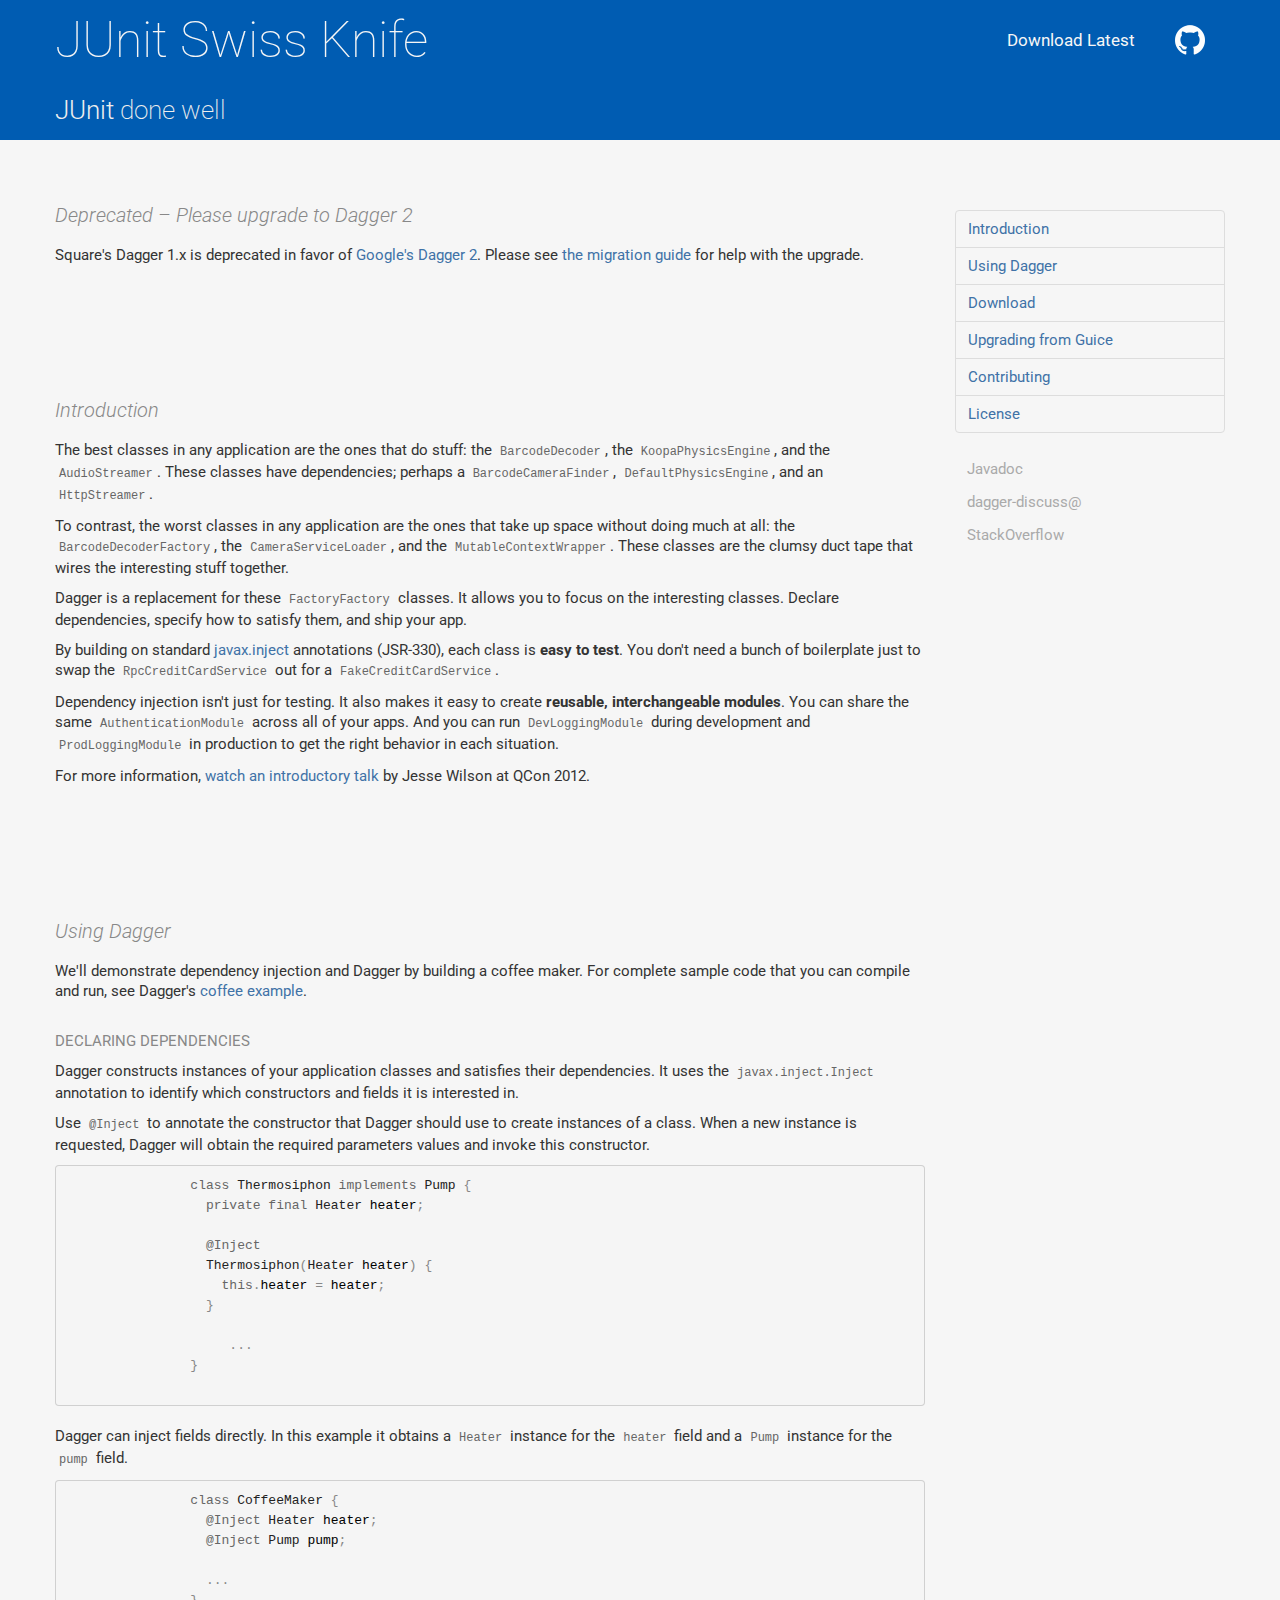
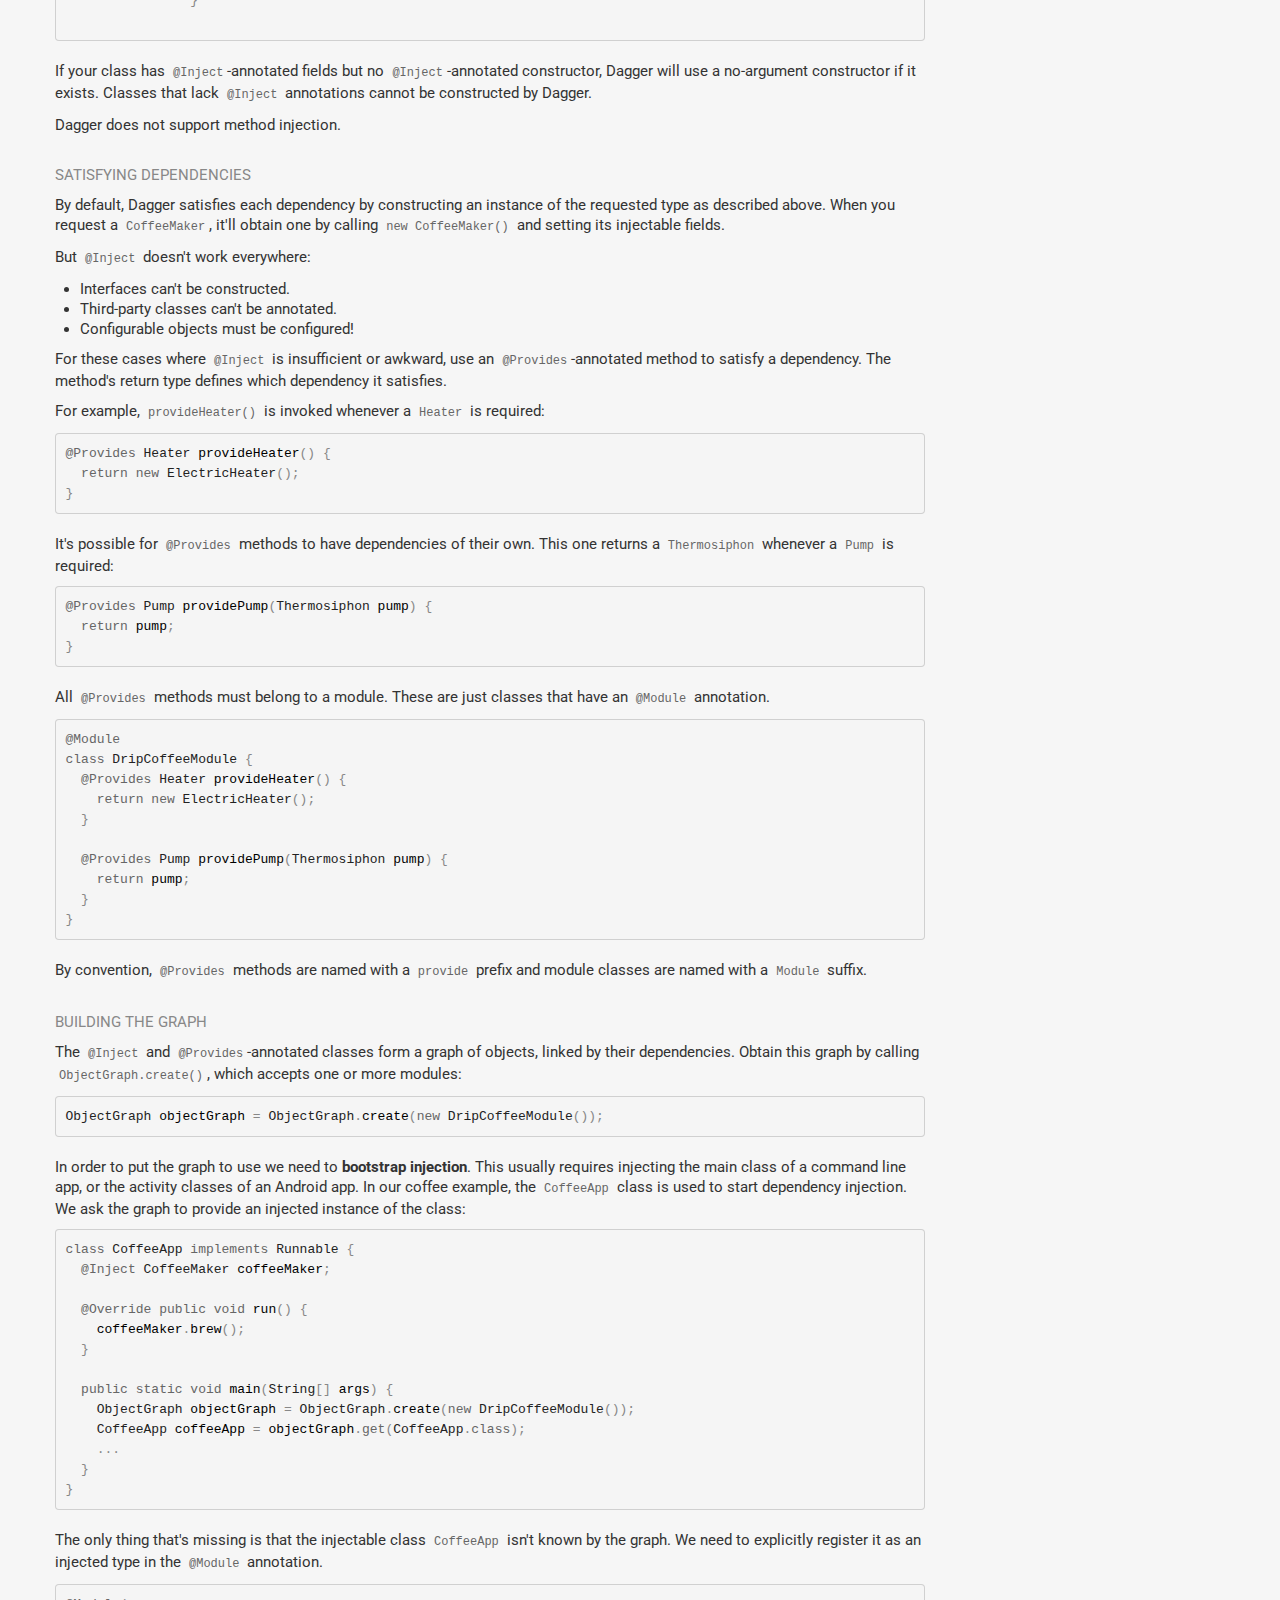
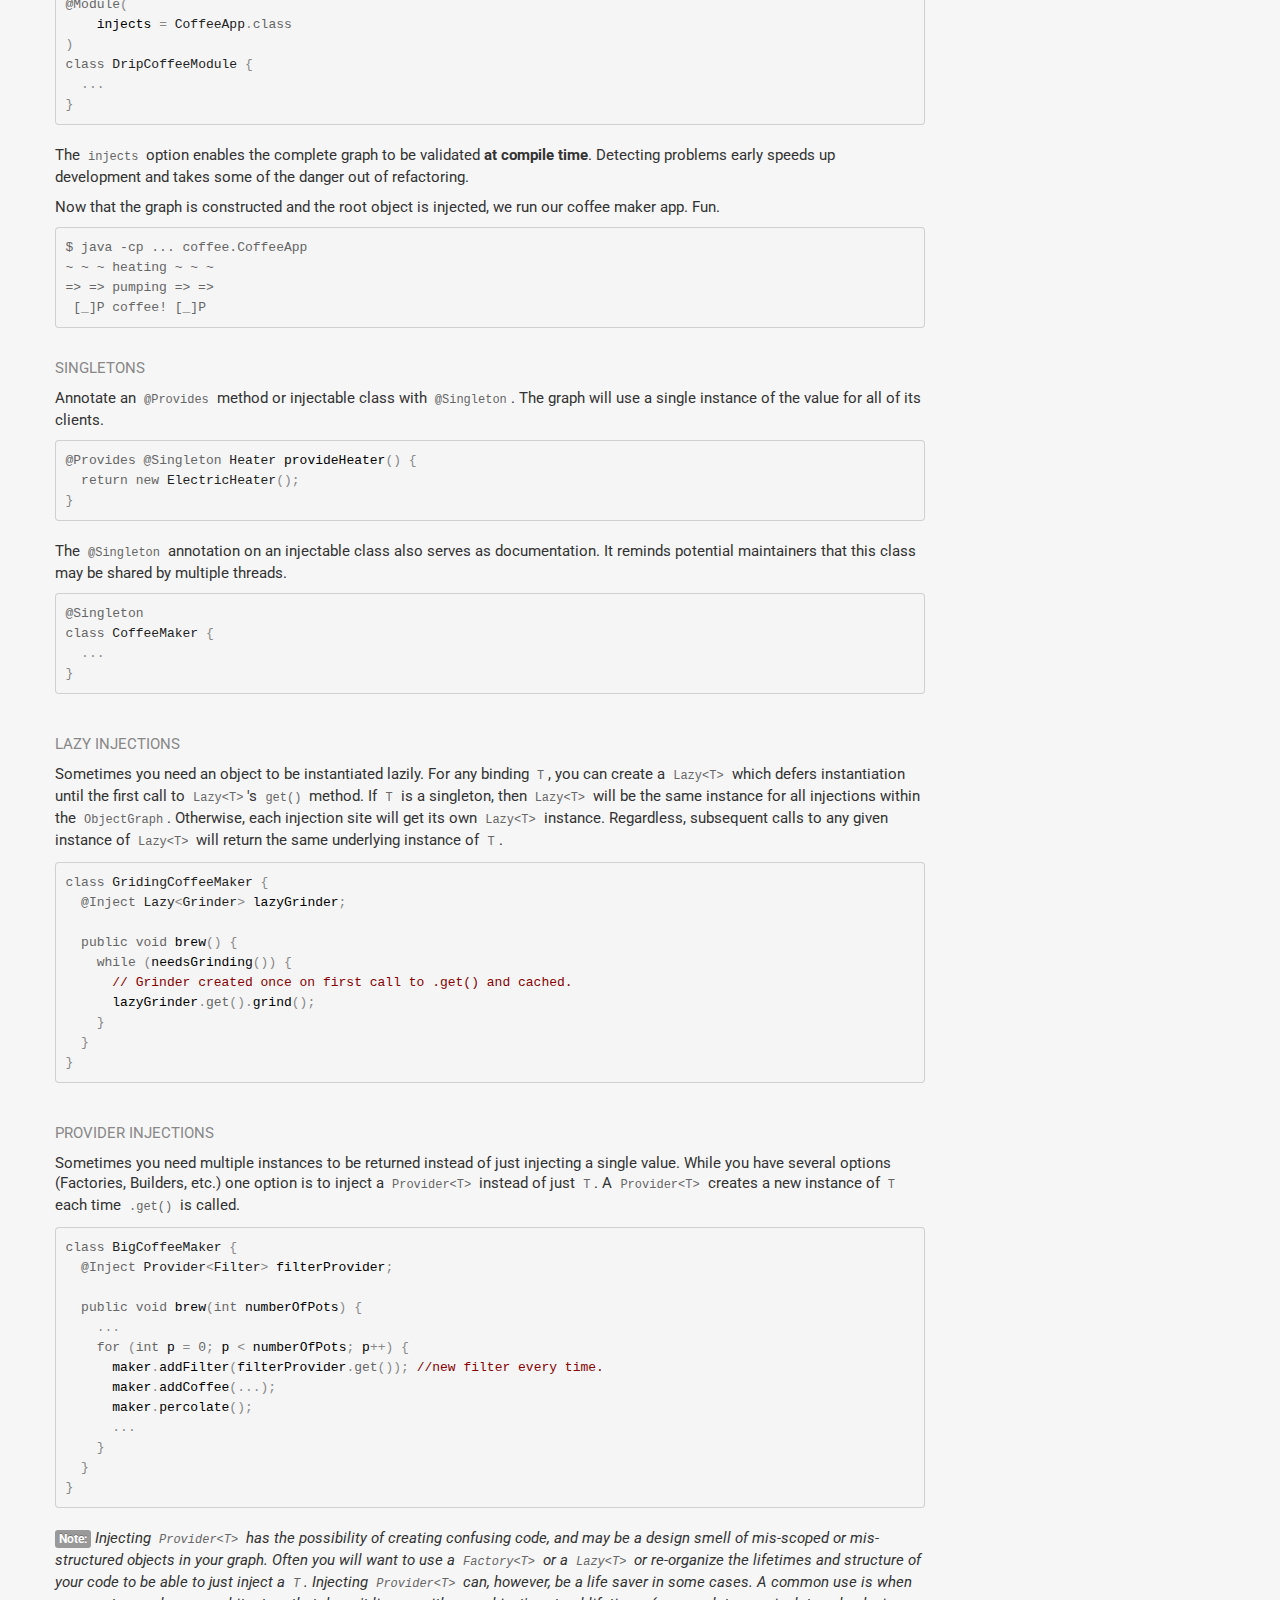
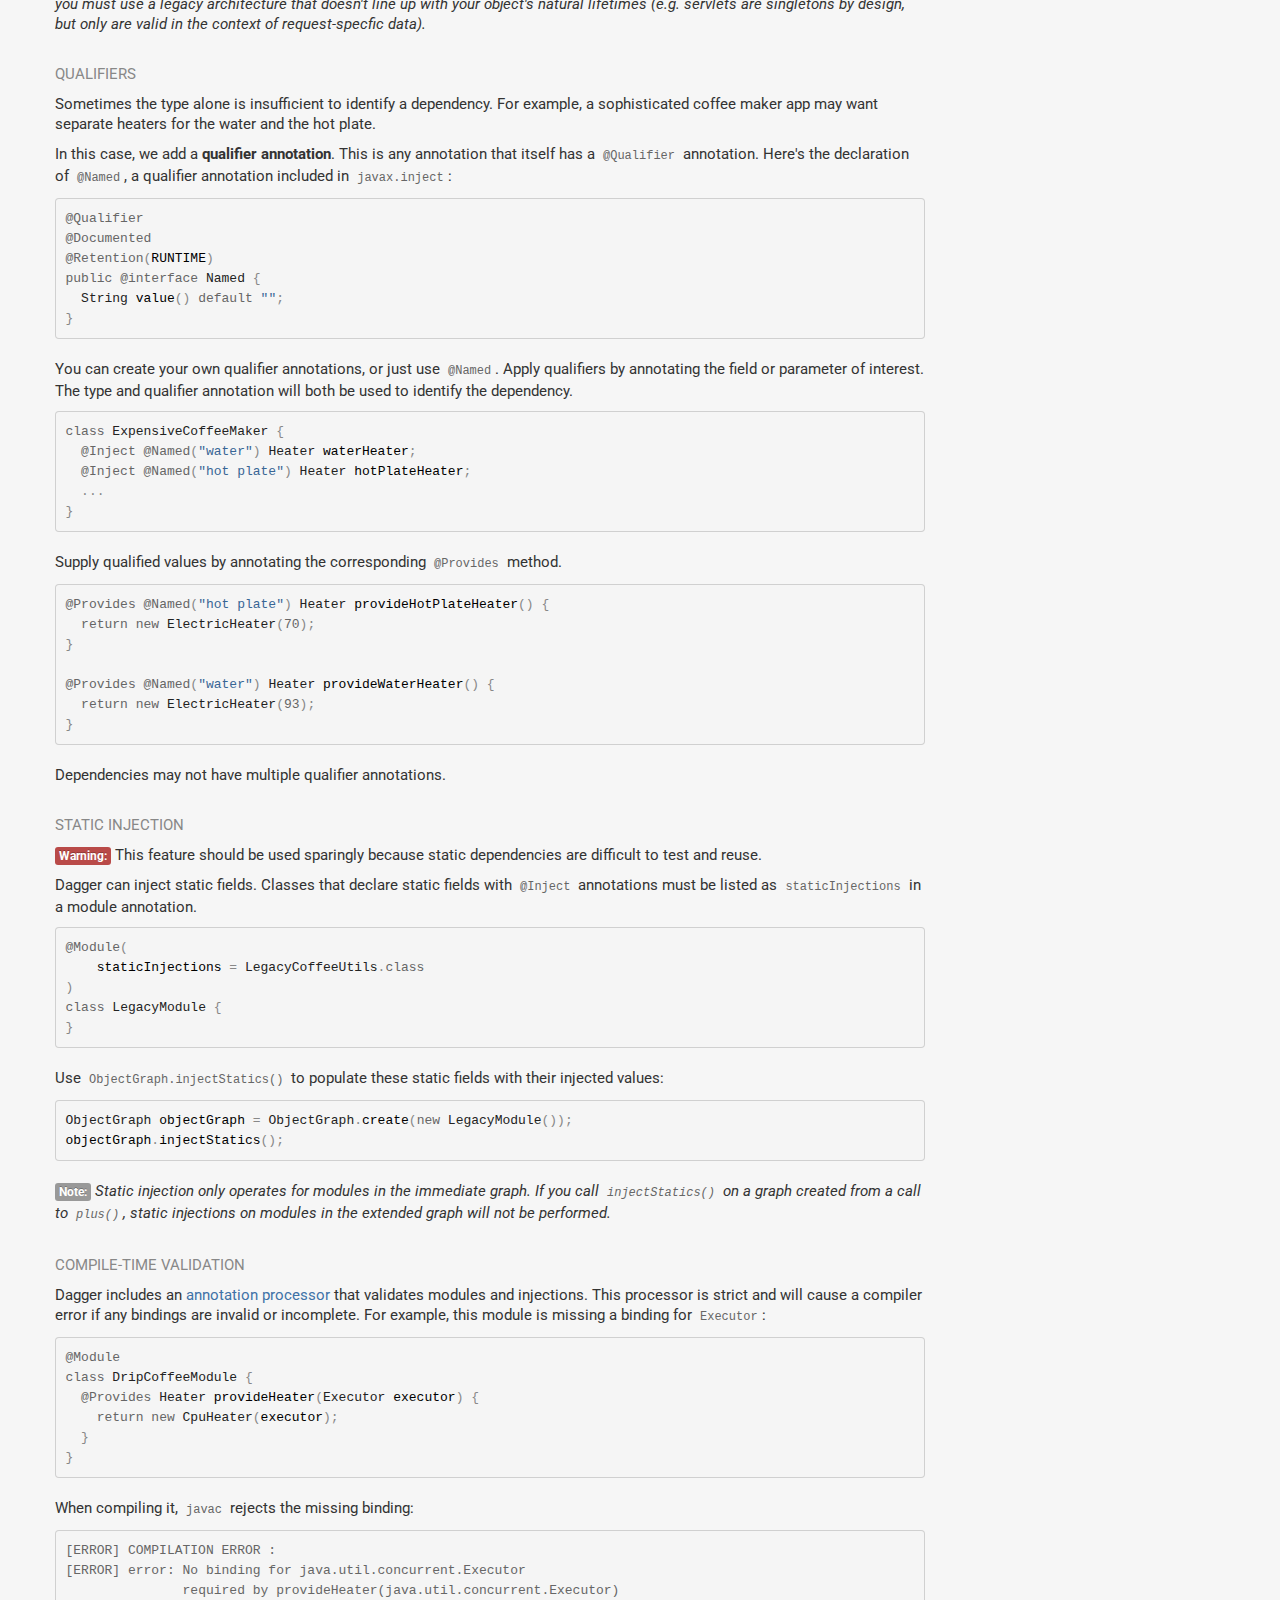
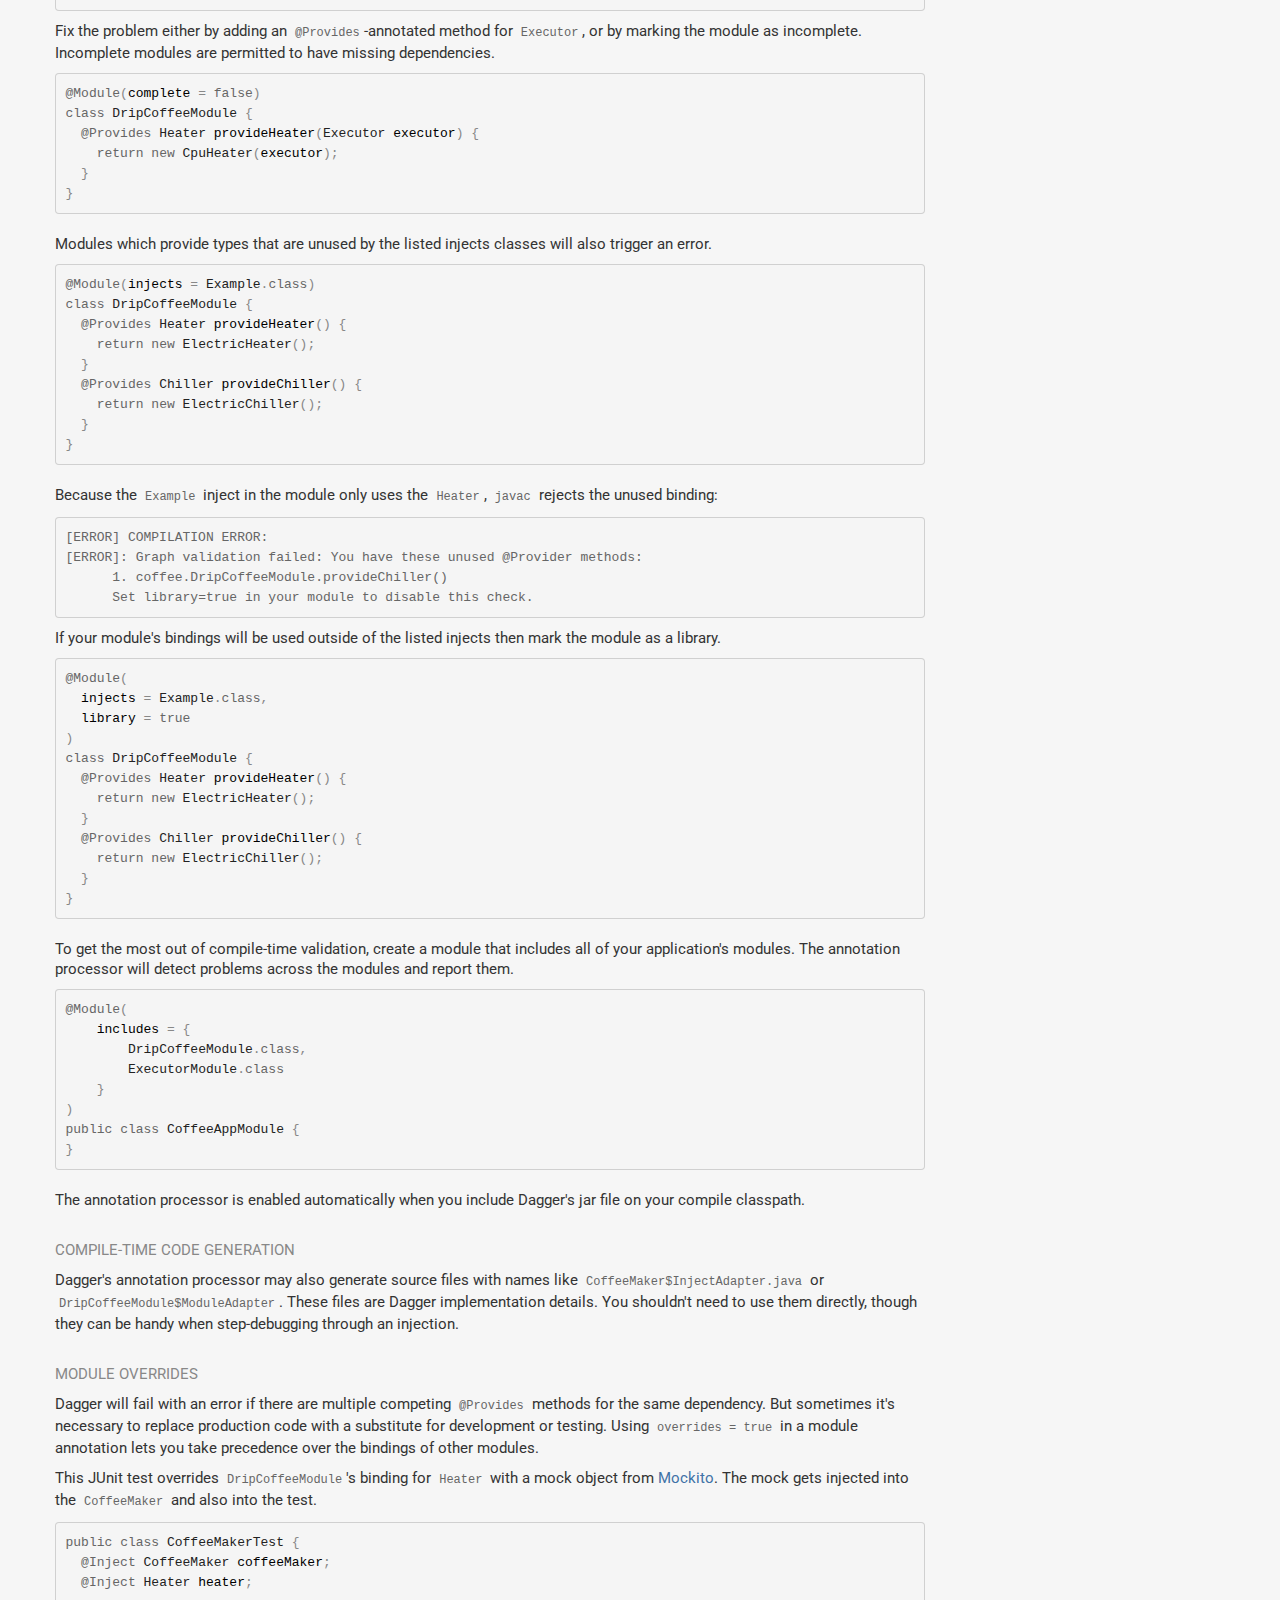
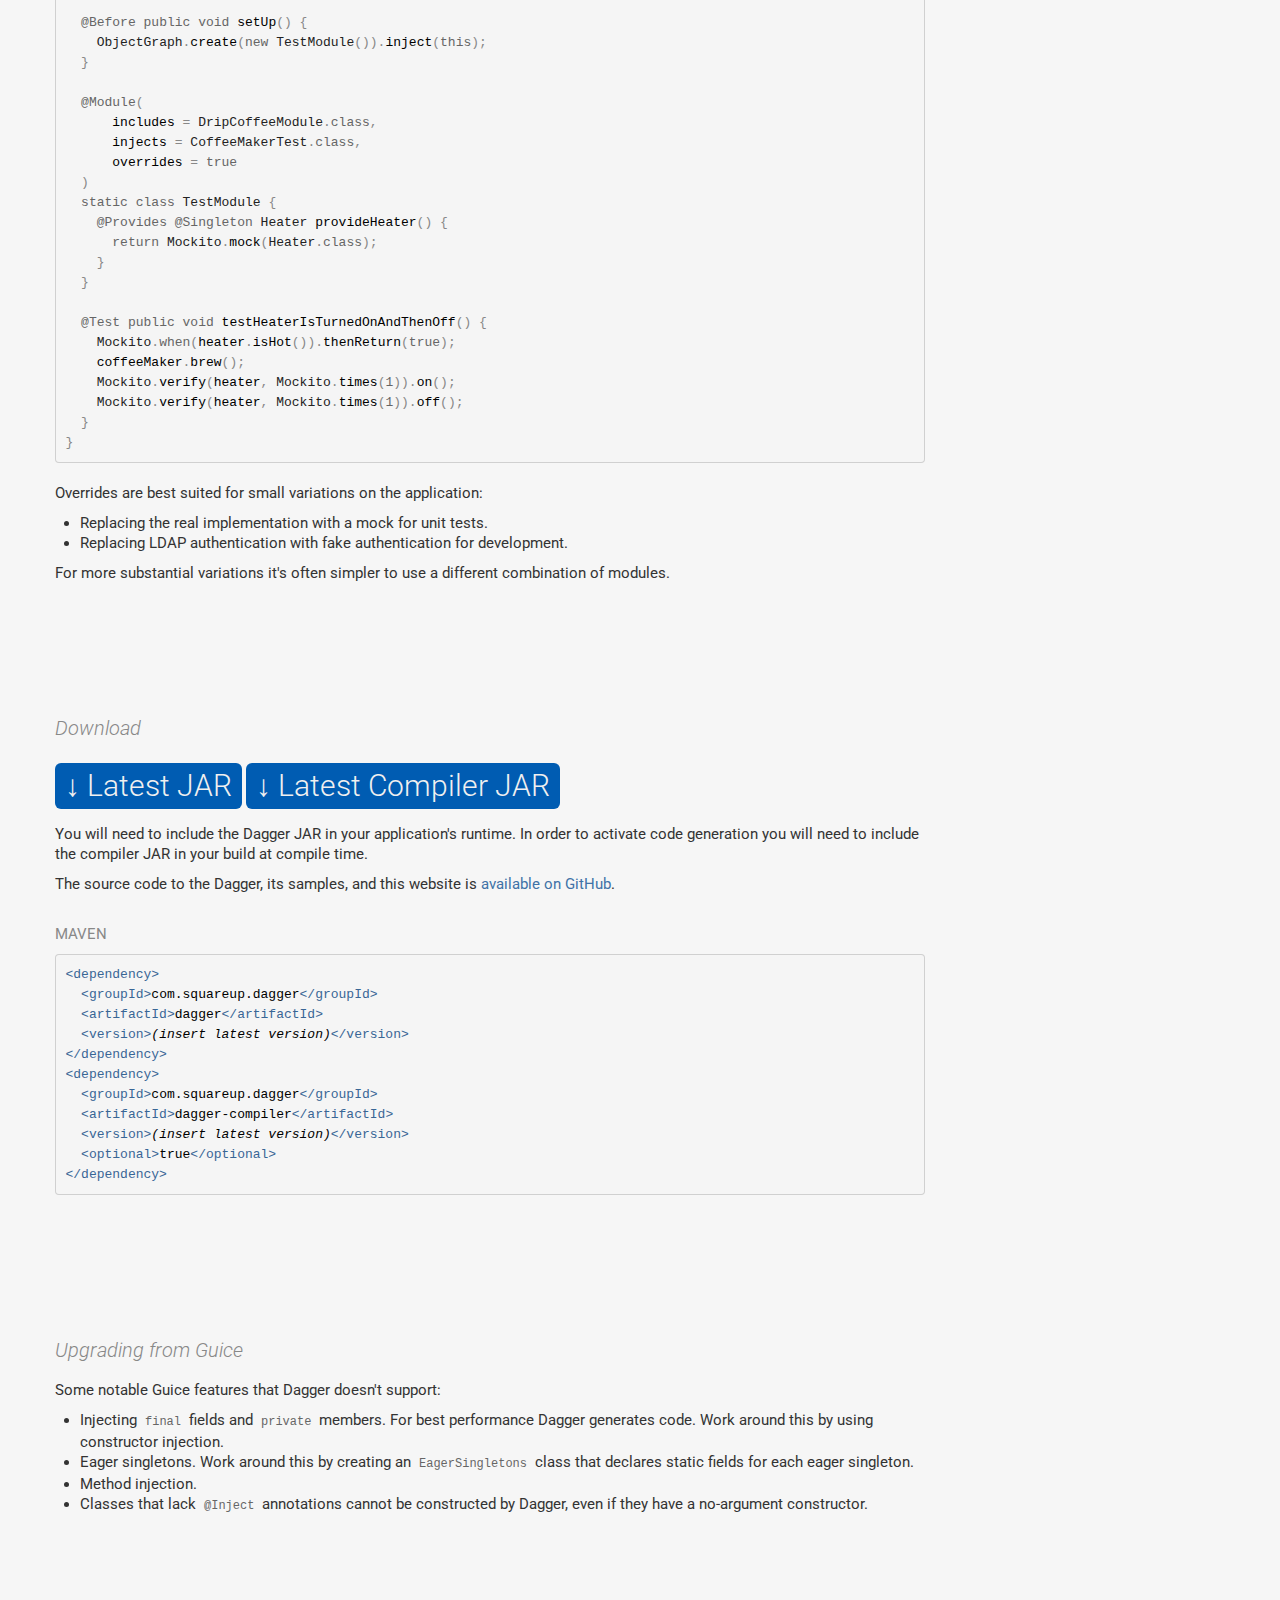
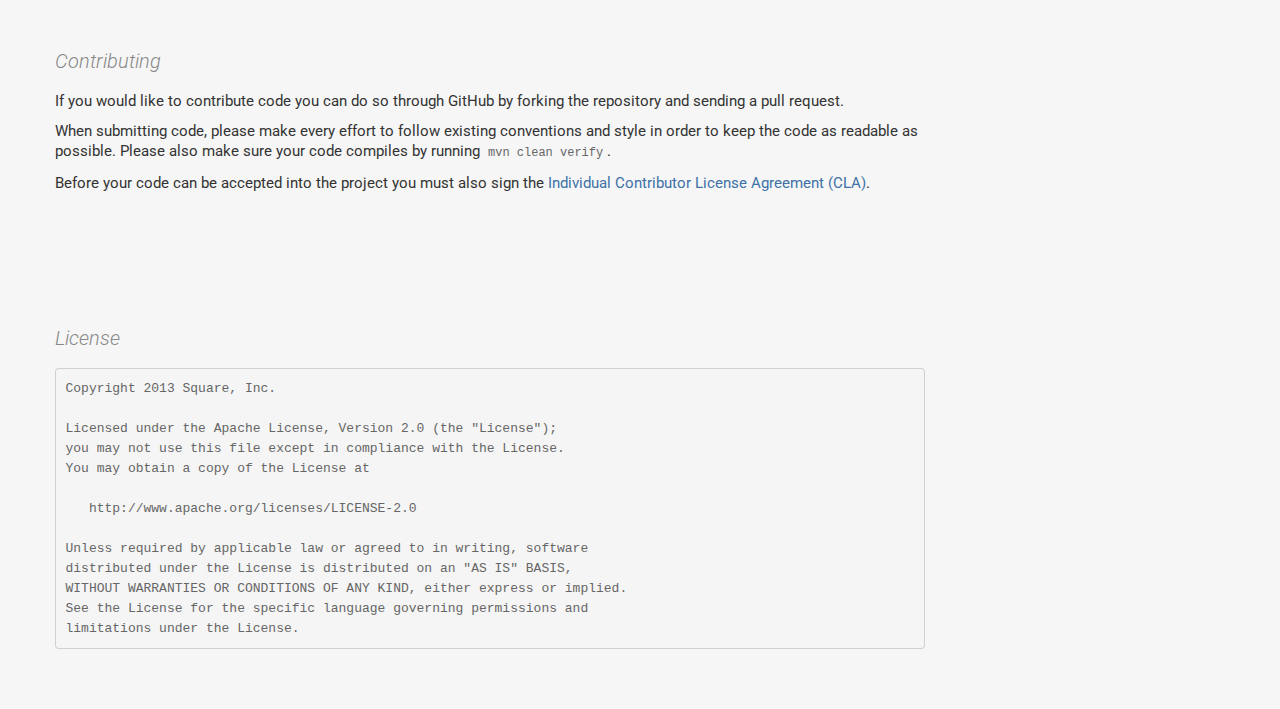
==== docs/index.html @ 9b01cd65 "Add docs directory" ====
<!DOCTYPE html>
<html lang="en">
  <head>
    <meta charset="utf-8">
    <title>JUnit Swiss Knife</title>
    <meta name="viewport" content="width=device-width, initial-scale=1.0">
    <meta name="description" content="JUnit micro-framework">
    <link href="static/bootstrap-combined.min.css" rel="stylesheet">
    <link href="static/app.css" rel="stylesheet">
    <link href="static/app-theme.css" rel="stylesheet">
    <link href="http://fonts.googleapis.com/css?family=Roboto:400,300italic,100,100italic,300" rel="stylesheet" type="text/css">
    <!--[if lt IE 9]><script src="static/html5shiv.min.js"></script><![endif]-->
  </head>
  <body data-target=".content-nav">
    <header>
      <div class="container">
        <div class="row">
          <div class="span5">
            <h1>JUnit Swiss Knife</h1>
          </div>
          <div class="span7">
            <menu>
              <ul>
                <li><a href="#download" class="menu download">Download <span class="version-tag">Latest</span></a></li>
                <li><a href="https://github.com/manusant/junit-swiss-knife" target="_blank" data-title="View GitHub Project" class="menu github"><img src="static/icon-github.png" alt="GitHub"/></a></li>
              </ul>
            </menu>
          </div>
      </div>
    </header>
    <section id="subtitle">
      <div class="container">
        <div class="row">
          <div class="span12">
            <h2><strong>JUnit</strong> done well</h2>
          </div>
        </div>
      </div>
    </section>
    <section id="body">
      <div class="container">
        <div class="row">
          <div class="span9">
            <h3 id="dagger2">Deprecated – Please upgrade to Dagger 2</h3>
            <p>Square's Dagger 1.x is deprecated in favor of <a href="https://github.com/google/dagger">Google's Dagger 2</a>.
            Please see <a href="https://google.github.io/dagger/dagger-1-migration.html">the migration guide</a> for help with the upgrade.

            <h3 id="introduction">Introduction</h3>

            <p>The best classes in any application are the ones that do stuff: the <code>BarcodeDecoder</code>, the <code>KoopaPhysicsEngine</code>, and the <code>AudioStreamer</code>. These classes have dependencies; perhaps a <code>BarcodeCameraFinder</code>, <code>DefaultPhysicsEngine</code>, and an <code>HttpStreamer</code>.</p>

            <p>To contrast, the worst classes in any application are the ones that take up space without doing much at all: the <code>BarcodeDecoderFactory</code>, the <code>CameraServiceLoader</code>, and the <code>MutableContextWrapper</code>. These classes are the clumsy duct tape that wires the interesting stuff together.</p>

            <p>Dagger is a replacement for these <code>FactoryFactory</code> classes. It allows you to focus on the interesting classes. Declare dependencies, specify how to satisfy them, and ship your app.</p>

            <p>By building on standard <a href="http://atinject.googlecode.com/svn/trunk/javadoc/javax/inject/package-summary.html">javax.inject</a> annotations (JSR-330), each class is <strong>easy to test</strong>. You don't need a bunch of boilerplate just to swap the <code>RpcCreditCardService</code> out for a <code>FakeCreditCardService</code>.</p>

            <p>Dependency injection isn't just for testing. It also makes it easy to create <strong>reusable, interchangeable modules</strong>. You can share the same <code>AuthenticationModule</code>  across all of your apps. And you can run <code>DevLoggingModule</code> during development and <code>ProdLoggingModule</code> in production to get the right behavior in each situation.</p>

            <p>For more information, <a href="http://www.infoq.com/presentations/Dagger">watch an introductory talk</a> by Jesse Wilson at QCon 2012.</p>

            <h3 id="using">Using Dagger</h3>
            <p>We'll demonstrate dependency injection and Dagger by building a coffee maker. For complete sample code that you can compile and run, see Dagger's <a href="https://github.com/square/dagger/tree/master/examples/simple/src/main/java/coffee">coffee example</a>.</p>

            <h4>Declaring Dependencies</h4>

            <p>Dagger constructs instances of your application classes and satisfies their dependencies. It uses the <code>javax.inject.Inject</code> annotation to identify which constructors and fields it is interested in.</p>

            <p>Use <code>@Inject</code> to annotate the constructor that Dagger should use to create instances of a class. When a new instance is requested, Dagger will obtain the required parameters values and invoke this constructor.</p>

            <pre class="prettyprint">
                class Thermosiphon implements Pump {
                  private final Heater heater;

                  @Inject
                  Thermosiphon(Heater heater) {
                    this.heater = heater;
                  }

                     ...
                }
            </pre>

            <p>Dagger can inject fields directly. In this example it obtains a <code>Heater</code> instance for the <code>heater</code> field and a <code>Pump</code> instance for the <code>pump</code> field.</p>

            <pre class="prettyprint">
                class CoffeeMaker {
                  @Inject Heater heater;
                  @Inject Pump pump;

                  ...
                }
            </pre>

            <p>If your class has <code>@Inject</code>-annotated fields but no <code>@Inject</code>-annotated constructor, Dagger will use a no-argument constructor if it exists. Classes that lack <code>@Inject</code> annotations cannot be constructed by Dagger.</p>

            <p>Dagger does not support method injection.</p>

            <h4>Satisfying Dependencies</h4>

            <p>By default, Dagger satisfies each dependency by constructing an instance of the requested type as described above. When you request a <code>CoffeeMaker</code>, it'll obtain one by calling <code>new CoffeeMaker()</code> and setting its injectable fields.</p>

            <p>But <code>@Inject</code> doesn't work everywhere:</p>

            <ul>
                <li>Interfaces can't be constructed.</li>
                <li>Third-party classes can't be annotated.</li>
                <li>Configurable objects must be configured!</li>
            </ul>

            <p>For these cases where <code>@Inject</code> is insufficient or awkward, use an <code>@Provides</code>-annotated method to satisfy a dependency. The method's return type defines which dependency it satisfies.</p>

            <p>For example, <code>provideHeater()</code> is invoked whenever a <code>Heater</code> is required:</p>

            <pre class="prettyprint">@Provides Heater provideHeater() {
  return new ElectricHeater();
}</pre>

            <p>It's possible for <code>@Provides</code> methods to have dependencies of their own. This one returns a <code>Thermosiphon</code> whenever a <code>Pump</code> is required:</p>

            <pre class="prettyprint">@Provides Pump providePump(Thermosiphon pump) {
  return pump;
}</pre>

            <p>All <code>@Provides</code> methods must belong to a module. These are just classes that have an <code>@Module</code> annotation.</p>

<pre class="prettyprint">@Module
class DripCoffeeModule {
  @Provides Heater provideHeater() {
    return new ElectricHeater();
  }

  @Provides Pump providePump(Thermosiphon pump) {
    return pump;
  }
}</pre>

            <p>By convention, <code>@Provides</code> methods are named with a <code>provide</code> prefix and module classes are named with a <code>Module</code> suffix.</p>

            <h4>Building the Graph</h4>

            <p>The <code>@Inject</code> and <code>@Provides</code>-annotated classes form a graph of objects, linked by their dependencies. Obtain this graph by calling <code>ObjectGraph.create()</code>, which accepts one or more modules:</p>

            <pre class="prettyprint">ObjectGraph objectGraph = ObjectGraph.create(new DripCoffeeModule());</pre>

            <p>In order to put the graph to use we need to <strong>bootstrap injection</strong>. This usually requires injecting the main class of a command line app, or the activity classes of an Android app. In our coffee example, the <code>CoffeeApp</code> class is used to start dependency injection. We ask the graph to provide an injected instance of the class:</p>

            <pre class="prettyprint">class CoffeeApp implements Runnable {
  @Inject CoffeeMaker coffeeMaker;

  @Override public void run() {
    coffeeMaker.brew();
  }

  public static void main(String[] args) {
    ObjectGraph objectGraph = ObjectGraph.create(new DripCoffeeModule());
    CoffeeApp coffeeApp = objectGraph.get(CoffeeApp.class);
    ...
  }
}</pre>

            <p>The only thing that's missing is that the injectable class <code>CoffeeApp</code> isn't known by the graph. We need to explicitly register it as an injected type in the <code>@Module</code> annotation.</p>

            <pre class="prettyprint">@Module(
    injects = CoffeeApp.class
)
class DripCoffeeModule {
  ...
}</pre>

            <p>The <code>injects</code> option enables the complete graph to be validated <strong>at compile time</strong>. Detecting problems early speeds up development and takes some of the danger out of refactoring.</p>

            <p>Now that the graph is constructed and the root object is injected, we run our coffee maker app. Fun.</p>

            <pre>$ java -cp ... coffee.CoffeeApp
~ ~ ~ heating ~ ~ ~
=&gt; =&gt; pumping =&gt; =&gt;
 [_]P coffee! [_]P</pre>

            <h4>Singletons</h4>

            <p>Annotate an <code>@Provides</code> method or injectable class with <code>@Singleton</code>. The graph will use a single instance of the value for all of its clients.</p>

            <pre class="prettyprint">@Provides @Singleton Heater provideHeater() {
  return new ElectricHeater();
}</pre>

            <p>The <code>@Singleton</code> annotation on an injectable class also serves as documentation. It reminds potential maintainers that this class may be shared by multiple threads.</p>

            <pre class="prettyprint">@Singleton
class CoffeeMaker {
  ...
}</pre>

            <h4>Lazy injections</h4>

            <p>Sometimes you need an object to be instantiated lazily.  For any binding <code>T</code>, you can create a <code>Lazy&lt;T></code> which defers instantiation until the first call to <code>Lazy&lt;T></code>'s <code>get()</code> method. If <code>T</code> is a singleton, then <code>Lazy&lt;T></code> will be the same instance for all injections within the <code>ObjectGraph</code>.  Otherwise, each injection site will get its own <code>Lazy&lt;T></code> instance.  Regardless, subsequent calls to any given instance of <code>Lazy&lt;T></code> will return the same underlying instance of <code>T</code>.</p>

            <pre class="prettyprint">class GridingCoffeeMaker {
  @Inject Lazy&lt;Grinder&gt; lazyGrinder;

  public void brew() {
    while (needsGrinding()) {
      // Grinder created once on first call to .get() and cached.
      lazyGrinder.get().grind();
    }
  }
}</pre>

            <h4>Provider injections</h4>

            <p>Sometimes you need multiple instances to be returned instead of just injecting a single value.  While you have several options (Factories, Builders, etc.)   one option is to inject a <code>Provider&lt;T></code> instead of just <code>T</code>.  A <code>Provider&lt;T></code> creates a new instance of <code>T</code> each time <code>.get()</code> is called.</p>

            <pre class="prettyprint">class BigCoffeeMaker {
  @Inject Provider&lt;Filter&gt; filterProvider;

  public void brew(int numberOfPots) {
    ...
    for (int p = 0; p &lt; numberOfPots; p++) {
      maker.addFilter(filterProvider.get()); //new filter every time.
      maker.addCoffee(...);
      maker.percolate();
      ...
    }
  }
}</pre>

            <p><span class="label">Note:</span><em> Injecting <code>Provider&lt;T></code> has the possibility of creating confusing code, and may be a design smell of mis-scoped or mis-structured objects in your graph.  Often you will want to use a <code>Factory&lt;T></code> or a <code>Lazy&lt;T></code> or re-organize the lifetimes and structure of your code to be able to just inject a <code>T</code>.  Injecting <code>Provider&lt;T></code> can, however, be a life saver in some cases.  A common use is when you must use a legacy architecture that doesn't line up with your object's natural lifetimes (e.g. servlets are singletons by design, but only are valid in the context of request-specfic data).</em></p>

            <h4>Qualifiers</h4>

            <p>Sometimes the type alone is insufficient to identify a dependency. For example, a sophisticated coffee maker app may want separate heaters for the water and the hot plate.</p>

            <p>In this case, we add a <strong>qualifier annotation</strong>. This is any annotation that itself has a <code>@Qualifier</code> annotation. Here's the declaration of <code>@Named</code>, a qualifier annotation included in <code>javax.inject</code>:</p>

            <pre class="prettyprint">@Qualifier
@Documented
@Retention(RUNTIME)
public @interface Named {
  String value() default "";
}</pre>

            <p>You can create your own qualifier annotations, or just use <code>@Named</code>. Apply qualifiers by annotating the field or parameter of interest. The type and qualifier annotation will both be used to identify the dependency.</p>

            <pre class="prettyprint">class ExpensiveCoffeeMaker {
  @Inject @Named("water") Heater waterHeater;
  @Inject @Named("hot plate") Heater hotPlateHeater;
  ...
}</pre>

            <p>Supply qualified values by annotating the corresponding <code>@Provides</code> method.</p>

            <pre class="prettyprint">@Provides @Named("hot plate") Heater provideHotPlateHeater() {
  return new ElectricHeater(70);
}

@Provides @Named("water") Heater provideWaterHeater() {
  return new ElectricHeater(93);
}</pre>

            <p>Dependencies may not have multiple qualifier annotations.</p>

            <h4>Static Injection</h4>

            <p><span class="label label-important">Warning:</span> This feature should be used sparingly because static dependencies are difficult to test and reuse.</p>

            <p>Dagger can inject static fields. Classes that declare static fields with <code>@Inject</code> annotations must be listed as <code>staticInjections</code> in a module annotation.</p>

            <pre class="prettyprint">@Module(
    staticInjections = LegacyCoffeeUtils.class
)
class LegacyModule {
}</pre>

            <p>Use <code>ObjectGraph.injectStatics()</code> to populate these static fields with their injected values:</p>

            <pre class="prettyprint">ObjectGraph objectGraph = ObjectGraph.create(new LegacyModule());
objectGraph.injectStatics();</pre>

            <p><span class="label">Note:</span> <em>Static injection only operates for modules in the immediate graph. If you call <code>injectStatics()</code> on a graph created from a call to <code>plus()</code>, static injections on modules in the extended graph will not be performed.</em></p>

            <h4>Compile-time Validation</h4>

            <p>Dagger includes an <a href="http://docs.oracle.com/javase/6/docs/api/javax/annotation/processing/package-summary.html">annotation processor</a> that validates modules and injections. This processor is strict and will cause a compiler error if any bindings are invalid or incomplete. For example, this module is missing a binding for <code>Executor</code>:</p>

            <pre class="prettyprint">@Module
class DripCoffeeModule {
  @Provides Heater provideHeater(Executor executor) {
    return new CpuHeater(executor);
  }
}</pre>

            <p>When compiling it, <code>javac</code> rejects the missing binding:</p>

            <pre>[ERROR] COMPILATION ERROR :
[ERROR] error: No binding for java.util.concurrent.Executor
               required by provideHeater(java.util.concurrent.Executor)</pre>

            <p>Fix the problem either by adding an <code>@Provides</code>-annotated method for <code>Executor</code>, or by marking the module as incomplete. Incomplete modules are permitted to have missing dependencies.</p>

            <pre class="prettyprint">@Module(complete = false)
class DripCoffeeModule {
  @Provides Heater provideHeater(Executor executor) {
    return new CpuHeater(executor);
  }
}</pre>

            <p>Modules which provide types that are unused by the listed injects classes will also trigger an error.</p>

            <pre class="prettyprint">@Module(injects = Example.class)
class DripCoffeeModule {
  @Provides Heater provideHeater() {
    return new ElectricHeater();
  }
  @Provides Chiller provideChiller() {
    return new ElectricChiller();
  }
}</pre>

            <p>Because the <code>Example</code> inject in the module only uses the <code>Heater</code>, <code>javac</code> rejects the unused binding:</p>

            <pre>[ERROR] COMPILATION ERROR:
[ERROR]: Graph validation failed: You have these unused @Provider methods:
      1. coffee.DripCoffeeModule.provideChiller()
      Set library=true in your module to disable this check.</pre>

            <p>If your module's bindings will be used outside of the listed injects then mark the module as a library.</p>

            <pre class="prettyprint">@Module(
  injects = Example.class,
  library = true
)
class DripCoffeeModule {
  @Provides Heater provideHeater() {
    return new ElectricHeater();
  }
  @Provides Chiller provideChiller() {
    return new ElectricChiller();
  }
}</pre>

            <p>To get the most out of compile-time validation, create a module that includes all of your application's modules. The annotation processor will detect problems across the modules and report them.</p>

            <pre class="prettyprint">@Module(
    includes = {
        DripCoffeeModule.class,
        ExecutorModule.class
    }
)
public class CoffeeAppModule {
}</pre>

            <p>The annotation processor is enabled automatically when you include Dagger's jar file on your compile classpath.</p>

            <h4>Compile-time Code Generation</h4>

            <p>Dagger's annotation processor may also generate source files with names like <code>CoffeeMaker$InjectAdapter.java</code> or <code>DripCoffeeModule$ModuleAdapter</code>. These files are Dagger implementation details. You shouldn't need to use them directly, though they can be handy when step-debugging through an injection.</p>

            <h4>Module overrides</h4>

            <p>Dagger will fail with an error if there are multiple competing <code>@Provides</code> methods for the same dependency. But sometimes it's necessary to replace production code with a substitute for development or testing. Using <code>overrides = true</code> in a module annotation lets you take precedence over the bindings of other modules.</p>

            <p>This JUnit test overrides <code>DripCoffeeModule</code>'s binding for <code>Heater</code> with a mock object from <a href="http://mockito.googlecode.com/">Mockito</a>. The mock gets injected into the <code>CoffeeMaker</code> and also into the test.</p>

            <pre class="prettyprint">public class CoffeeMakerTest {
  @Inject CoffeeMaker coffeeMaker;
  @Inject Heater heater;

  @Before public void setUp() {
    ObjectGraph.create(new TestModule()).inject(this);
  }

  @Module(
      includes = DripCoffeeModule.class,
      injects = CoffeeMakerTest.class,
      overrides = true
  )
  static class TestModule {
    @Provides @Singleton Heater provideHeater() {
      return Mockito.mock(Heater.class);
    }
  }

  @Test public void testHeaterIsTurnedOnAndThenOff() {
    Mockito.when(heater.isHot()).thenReturn(true);
    coffeeMaker.brew();
    Mockito.verify(heater, Mockito.times(1)).on();
    Mockito.verify(heater, Mockito.times(1)).off();
  }
}</pre>

            <p>Overrides are best suited for small variations on the application:</p>
            <ul>
                <li>Replacing the real implementation with a mock for unit tests.</li>
                <li>Replacing LDAP authentication with fake authentication for development.</li>
            </ul>

            <p>For more substantial variations it's often simpler to use a different combination of modules.</p>

            <h3 id="download">Download</h3>
            <p><a href="https://search.maven.org/remote_content?g=com.squareup.dagger&a=dagger&v=LATEST" class="dl core-version-href">&darr; <span class="version-tag">Latest</span> JAR</a> <a href="https://search.maven.org/remote_content?g=com.squareup.dagger&a=dagger-compiler&v=LATEST" class="dl compiler-version-href">&darr; <span class="version-tag">Latest</span> Compiler JAR</a></p>
            <p>You will need to include the Dagger JAR in your application's runtime.  In order to activate code generation you will need to include the compiler JAR in your build at compile time.</p>
            <p>The source code to the Dagger, its samples, and this website is <a href="http://github.com/square/dagger">available on GitHub</a>.</p>

            <h4>Maven</h4>
            <pre class="prettyprint">&lt;dependency>
  &lt;groupId>com.squareup.dagger&lt;/groupId>
  &lt;artifactId>dagger&lt;/artifactId>
  &lt;version><span class="version pln"><em>(insert latest version)</em></span>&lt;/version>
&lt;/dependency>
&lt;dependency>
  &lt;groupId>com.squareup.dagger&lt;/groupId>
  &lt;artifactId>dagger-compiler&lt;/artifactId>
  &lt;version><span class="version pln"><em>(insert latest version)</em></span>&lt;/version>
  &lt;optional>true&lt;/optional>
&lt;/dependency></pre>

            <h3 id="upgrading">Upgrading from Guice</h3>

            <p>Some notable Guice features that Dagger doesn't support:</p>
            <ul>
                <li>Injecting <code>final</code> fields and <code>private</code> members. For best performance Dagger generates code. Work around this by using constructor injection.</li>
                <li>Eager singletons. Work around this by creating an <code>EagerSingletons</code> class that declares static fields for each eager singleton.</li>
                <li>Method injection.</li>
                <li>Classes that lack <code>@Inject</code> annotations cannot be constructed by Dagger, even if they have a no-argument constructor.</li>
            </ul>

            <h3 id="contributing">Contributing</h3>
            <p>If you would like to contribute code you can do so through GitHub by forking the repository and sending a pull request.</p>
            <p>When submitting code, please make every effort to follow existing conventions and style in order to keep the code as readable as possible. Please also make sure your code compiles by running <code>mvn clean verify</code>.</p>
            <p>Before your code can be accepted into the project you must also sign the <a href="http://squ.re/sign-the-cla">Individual Contributor License Agreement (CLA)</a>.</p>

            <h3 id="license">License</h3>
            <pre>Copyright 2013 Square, Inc.

Licensed under the Apache License, Version 2.0 (the "License");
you may not use this file except in compliance with the License.
You may obtain a copy of the License at

   http://www.apache.org/licenses/LICENSE-2.0

Unless required by applicable law or agreed to in writing, software
distributed under the License is distributed on an "AS IS" BASIS,
WITHOUT WARRANTIES OR CONDITIONS OF ANY KIND, either express or implied.
See the License for the specific language governing permissions and
limitations under the License.</pre>
          </div>
          <div class="span3">
            <div class="content-nav" data-spy="affix" data-offset-top="80">
              <ul class="nav nav-tabs nav-stacked primary">
                <li><a href="#introduction">Introduction</a></li>
                <li><a href="#using">Using Dagger</a></li>
                <li><a href="#download">Download</a></li>
                <li><a href="#upgrading">Upgrading from Guice</a></li>
                <li><a href="#contributing">Contributing</a></li>
                <li><a href="#license">License</a></li>
              </ul>
              <ul class="nav nav-pills nav-stacked secondary">
                <li><a href="1.x/dagger/">Javadoc</a></li>
                <li><a href="https://groups.google.com/forum/#!forum/dagger-discuss">dagger-discuss@</a></li>
                <li><a href="http://stackoverflow.com/questions/tagged/dagger?sort=active">StackOverflow</a></li>
              </ul>
            </div>
          </div>
        </div>
      </div>
    </section>
    <script src="http://ajax.googleapis.com/ajax/libs/jquery/1.9.1/jquery.min.js"></script>
    <script src="static/bootstrap.min.js"></script>
    <script src="static/jquery.smooth-scroll.min.js"></script>
    <script src="static/jquery-maven-artifact.min.js"></script>
    <script src="static/prettify.js"></script>
    <script type="text/javascript">
      $(function() {
        // Syntax highlight code blocks.
        prettyPrint();

        // Spy on scroll position for real-time updating of current section.
        $('body').scrollspy();

        // Use smooth-scroll for internal links.
        $('a').smoothScroll();

        // Enable tooltips on the header nav image items.
        $('.menu').tooltip({
          placement: 'bottom',
          trigger: 'hover',
          container: 'body',
          delay: {
            show: 500,
            hide: 0
          }
        });

        // Look up the latest version of the library.
        $.fn.artifactVersion('com.squareup.dagger', 'dagger', function(version, url) {
          $('.version').text(version);
          $('.version-tag').text('v' + version);
          $('.core-version-href').attr('href', url);
        });
        $.fn.artifactVersion('com.squareup.dagger', 'dagger-compiler', function(version, url) {
          $('.compiler-version-href').attr('href', url);
        });
      });

      var _gaq = _gaq || [];
      _gaq.push(['_setAccount', 'UA-40704740-3']);
      _gaq.push(['_trackPageview']);

      (function() {
        var ga = document.createElement('script'); ga.type = 'text/javascript'; ga.async = true;
        ga.src = ('https:' == document.location.protocol ? 'https://ssl' : 'http://www') + '.google-analytics.com/ga.js';
        var s = document.getElementsByTagName('script')[0]; s.parentNode.insertBefore(ga, s);
      })();
    </script>
  </body>
</html>
---- docs/static/app.css ----
html, body {
  font-family: 'Roboto', sans-serif;
  font-size: 15px;
}
body {
  background-color: #f6f6f6;
  padding-bottom: 50px;
  padding-top: 80px;
}

header {
  min-height: 80px;
  color: #f6f6f6;
  position: fixed;
  top: 0;
  left: 0;
  width: 100%;
  z-index: 99;
}
header h1 {
  margin: 10px 0;
  font-size: 50px;
  line-height: 60px;
  font-weight: 100;
  text-rendering: auto;
}
header menu {
  margin: 20px 0 0;
  padding: 0;
  height: 40px;
}
header menu ul {
  margin: 0;
  padding: 0;
  float: right;
}
header menu li {
  list-style: none;
  float: left;
  margin: 0;
  padding: 0;
}
header menu li a {
  display: inline-block;
  height: 40px;
  font-size: 17px;
  line-height: 40px;
  padding: 0 20px;
  color: #f6f6f6;
}
header menu li a:hover {
  color: #f6f6f6;
  text-decoration: none;
}
header menu li a img {
  margin: 0;
  padding: 5px 0;
  vertical-align: bottom;
  width: 30px;
  height: 30px;
}

#subtitle {
  position: absolute;
  top: 80px;
  left: 0;
  width: 100%;
}
h2 {
  font-weight: 200;
  font-size: 26px;
  line-height: 30px;
  padding: 15px 0;
  margin: 0;
  color: #eee;
}
h2 strong {
  font-weight: 300;
}

a.dl {
  font-weight: 300;
  font-size: 30px;
  line-height: 40px;
  padding: 3px 10px;
  display: inline-block;
  border-radius: 6px;
  color: #f0f0f0;
  margin: 5px 0;
}
a.dl:hover {
  color: #f0f0f0;
  text-decoration: none;
}

.content-nav {
  margin-top: 130px;
  width: 220px;
}
.content-nav.affix {
  top: 0;
}
.content-nav li.active a, .content-nav li.active a:hover {
  background-color: transparent;
  color: #555;
  border-left-width: 2px;
}
.content-nav .secondary a {
  color: #aaa;
}
.content-nav .secondary a:hover {
  color: #888;
}

h3 {
  font-weight: 300;
  font-style: italic;
  color: #888;
  font-size: 20px;
  padding-top: 115px;
  margin-top: 0;
}

h4 {
  font-weight: 400;
  text-transform: uppercase;
  color: #888;
  font-size: 15px;
  padding-top: 20px;
}

p.license {
  font-family: fixed-width;
}

.row .logo {
  text-align: center;
  margin-top: 150px;
}
.row .logo img {
  height: 30px;
}

pre, code {
  color: #666;
}
code {
  border: 0;
  background-color: transparent;
}

/* Widescreen desktop. */
@media (min-width: 1200px) {
  .content-nav {
    width: 270px;
  }
}

/* Smaller width browser, tablets. */
@media (max-width: 979px) {
  .content-nav {
    width: 166px;
  }
}

/* One-column mobile display. */
@media (max-width: 767px) {
  header {
    position: absolute;
    top: 0;
    left: 0;
    width: 100%;
    padding-left: 20px;
  }
  header menu {
    display: none;
  }
  #subtitle {
    position: absolute;
    top: 80px;
    left: 0;
    width: 100%;
    padding-left: 20px;
  }
  .content-nav {
    display: none;
  }
}
---- docs/static/app-theme.css ----
/* http://www.colorhexa.com/487fb9 */

/*** Primary ***/

header,
#subtitle,
a.dl {
  background-color: #005cb2;
}

.content-nav li.active a,
.content-nav li.active a:hover {
  border-left-color: #005cb2;
}

/*** One step left on the monochromatic scale ***/

header menu li a:hover,
a.dl:hover {
  background-color: #4072a7;
}
a {
  color: #4072a7;
}

/*** Three steps left on the monochromatic scale ***/

a:hover {
  color: #325983;
}


/****************************************************************\
 **** Syntax highlighting styles ********************************
\****************************************************************/

.pln { color: #000; }
.str { color: #396695; }
.kwd { color: #666; }
.com { color: #800; }
.typ { color: #222; }
.lit { color: #666; }
.pun { color: #888; }
.opn { color: #888; }
.clo { color: #888; }
.tag { color: #396695; }
.atn { color: #606; }
.atv { color: #080; }
.dec { color: #606; }
.var { color: #606; }
.fun { color: #f00; }
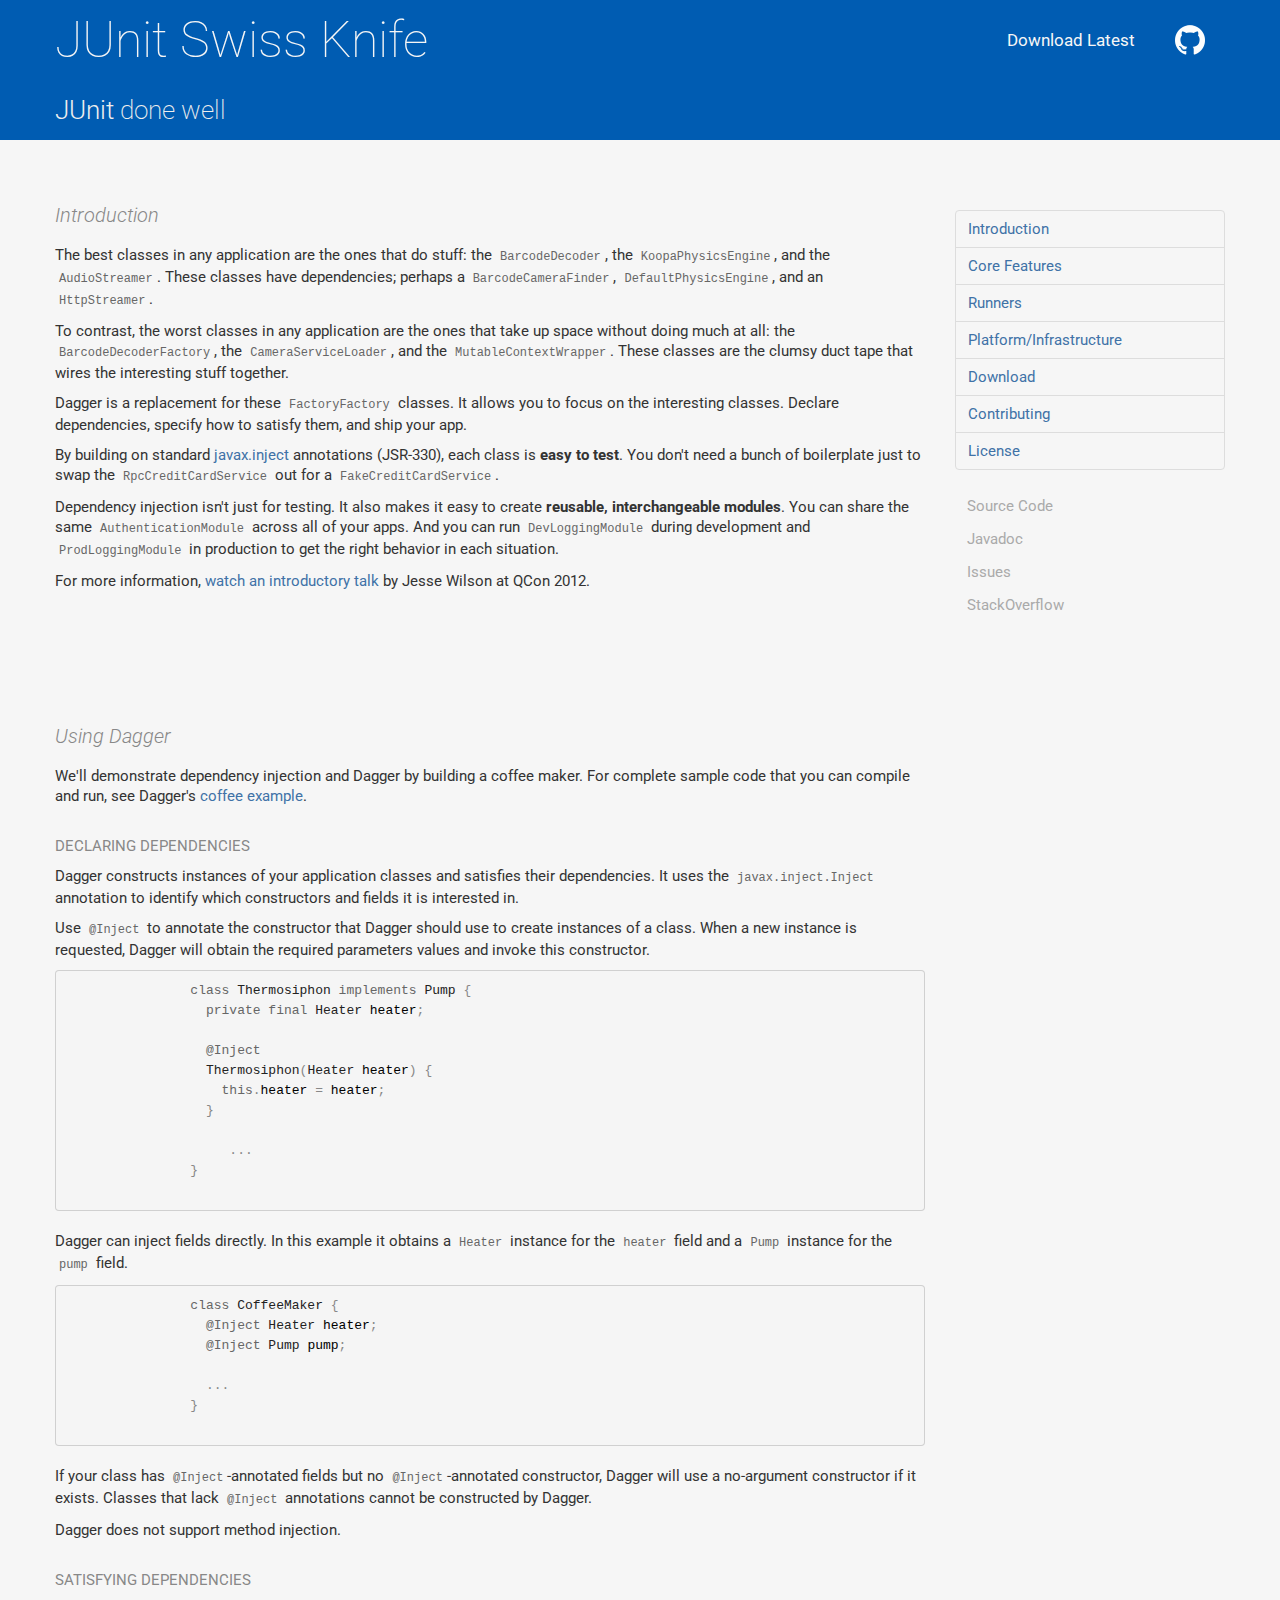
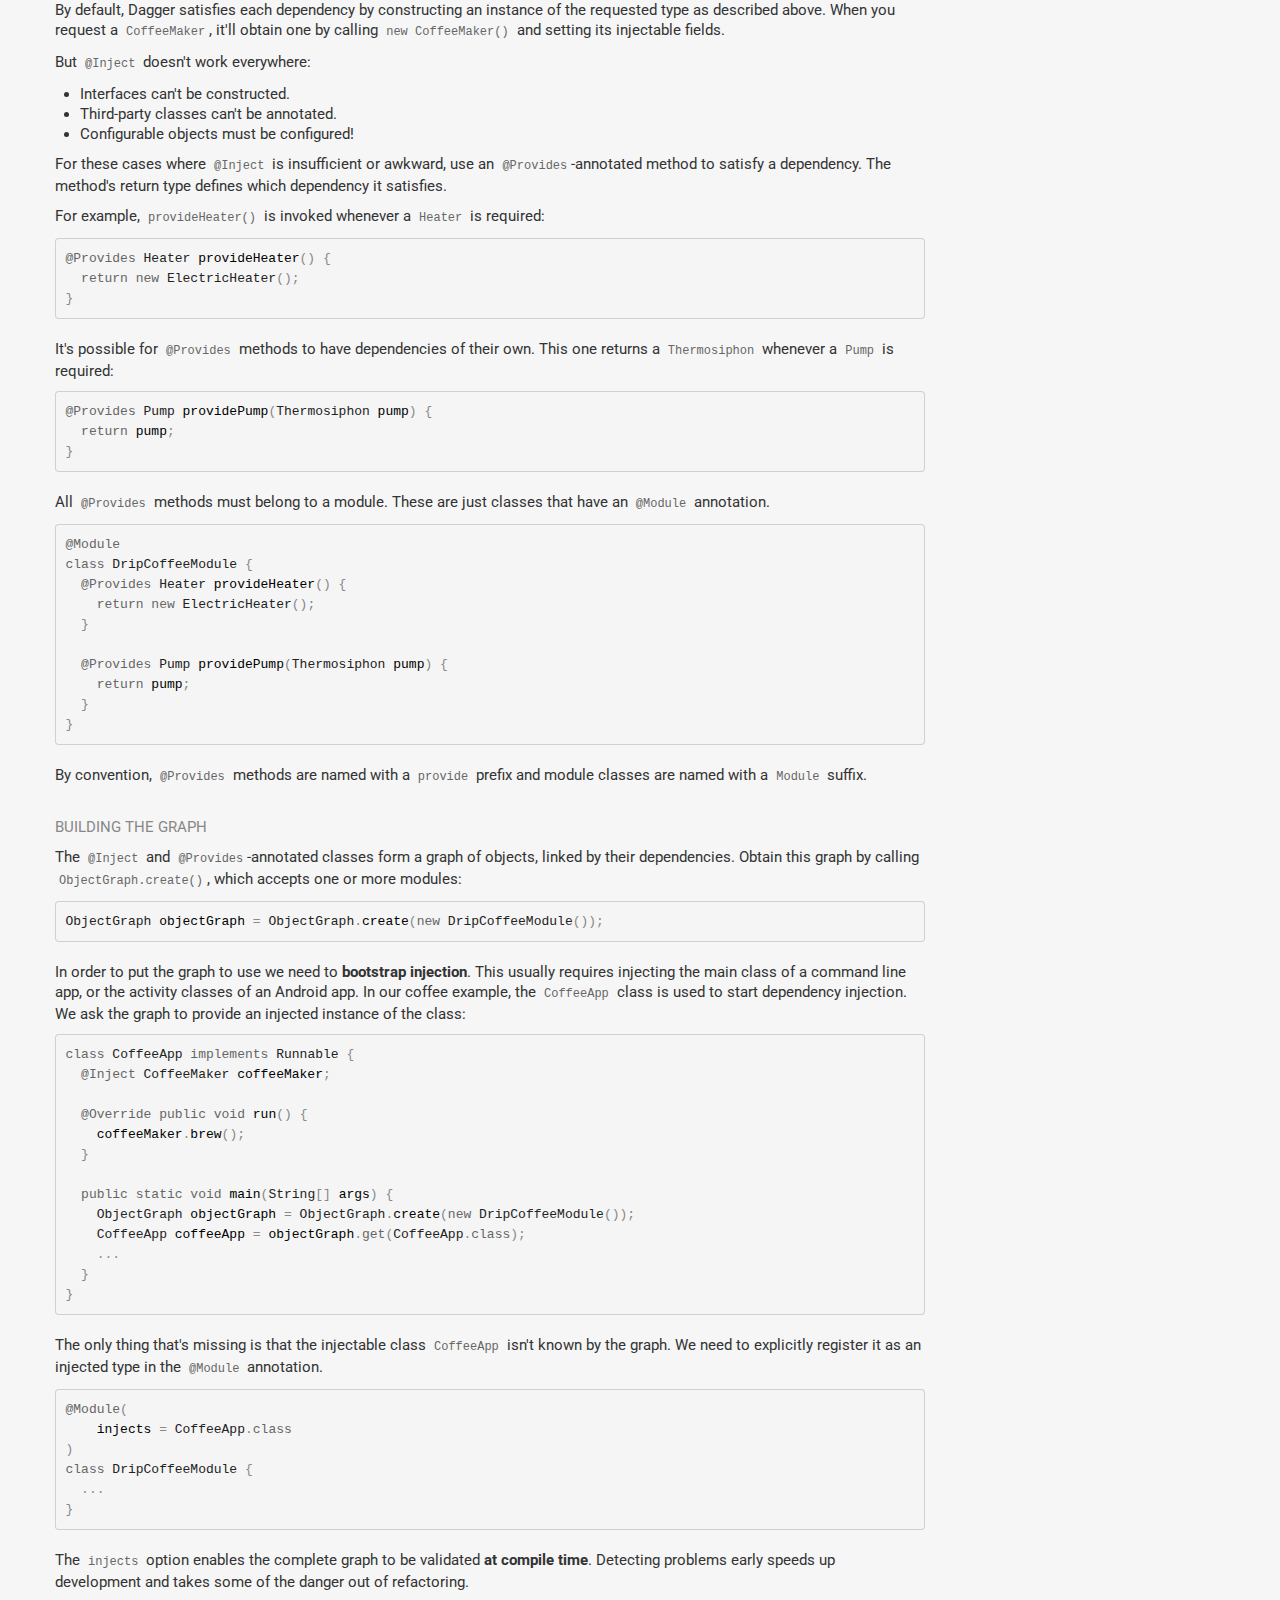
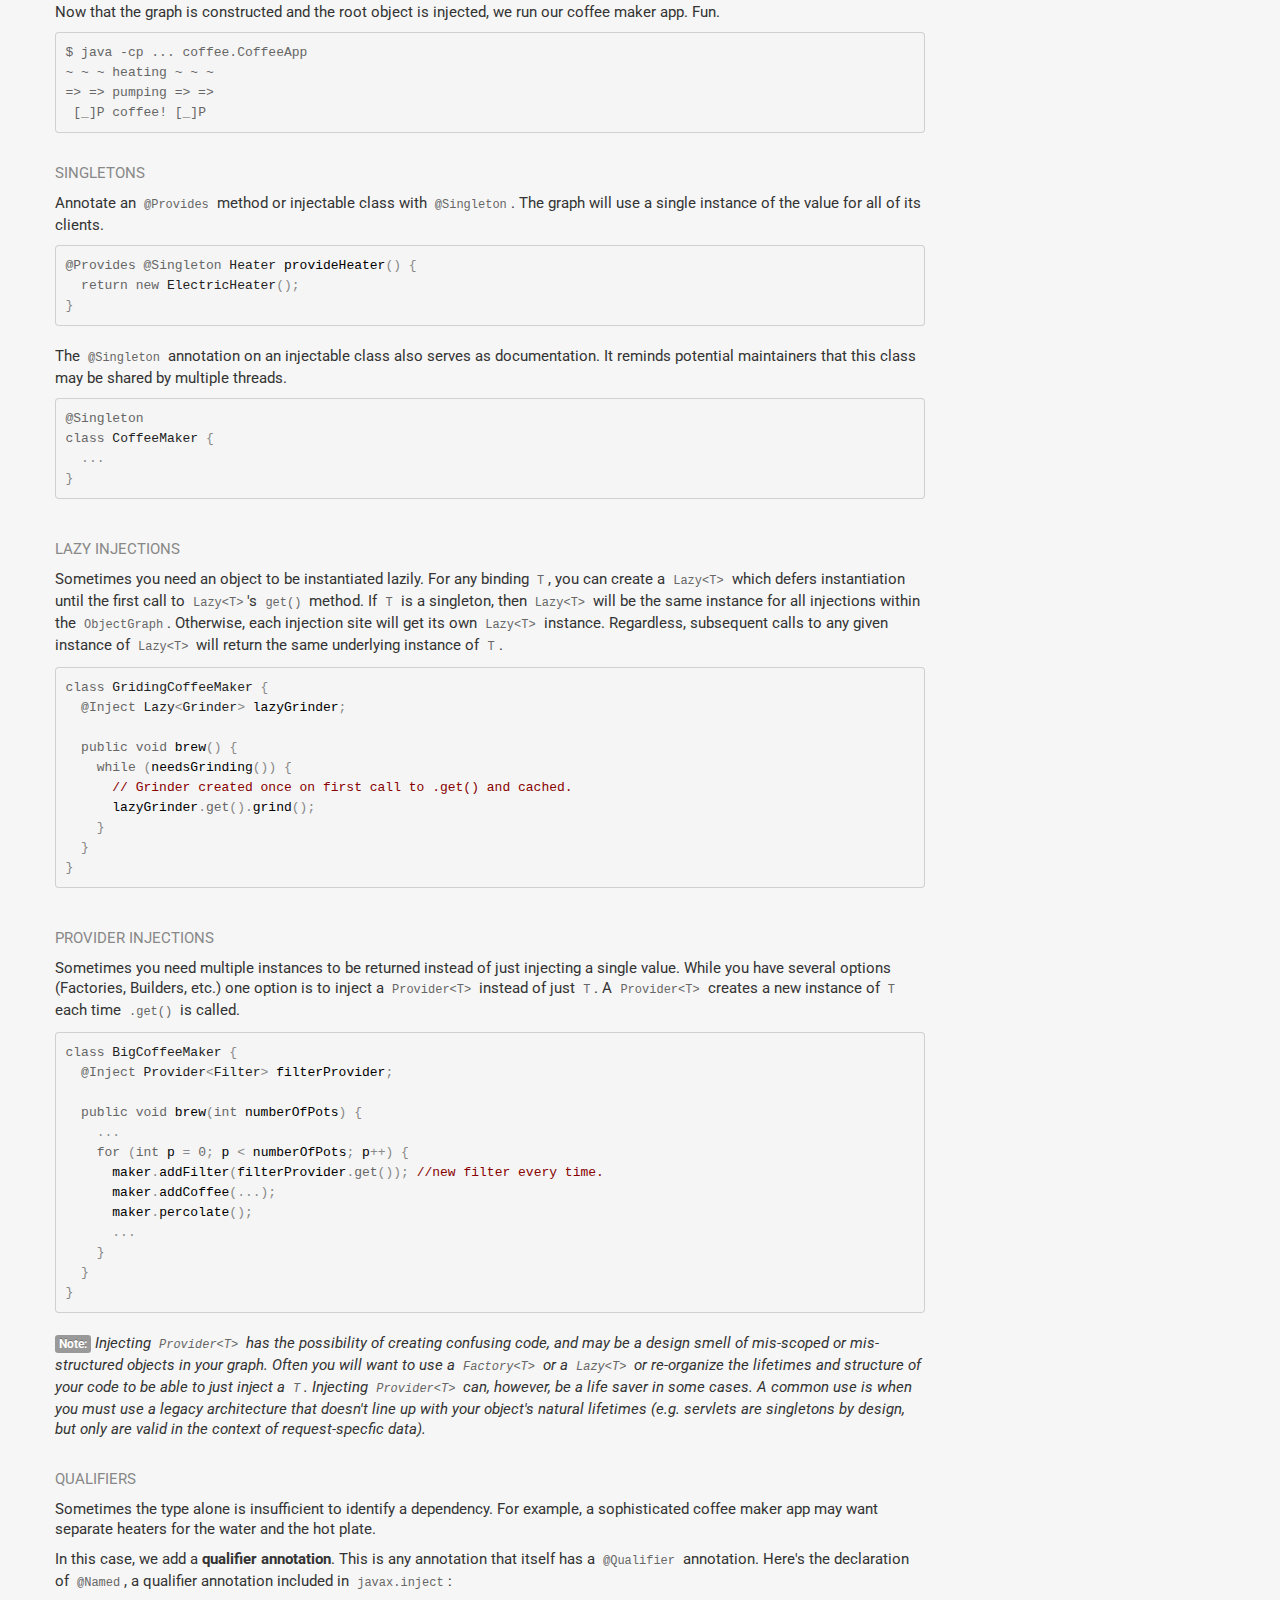
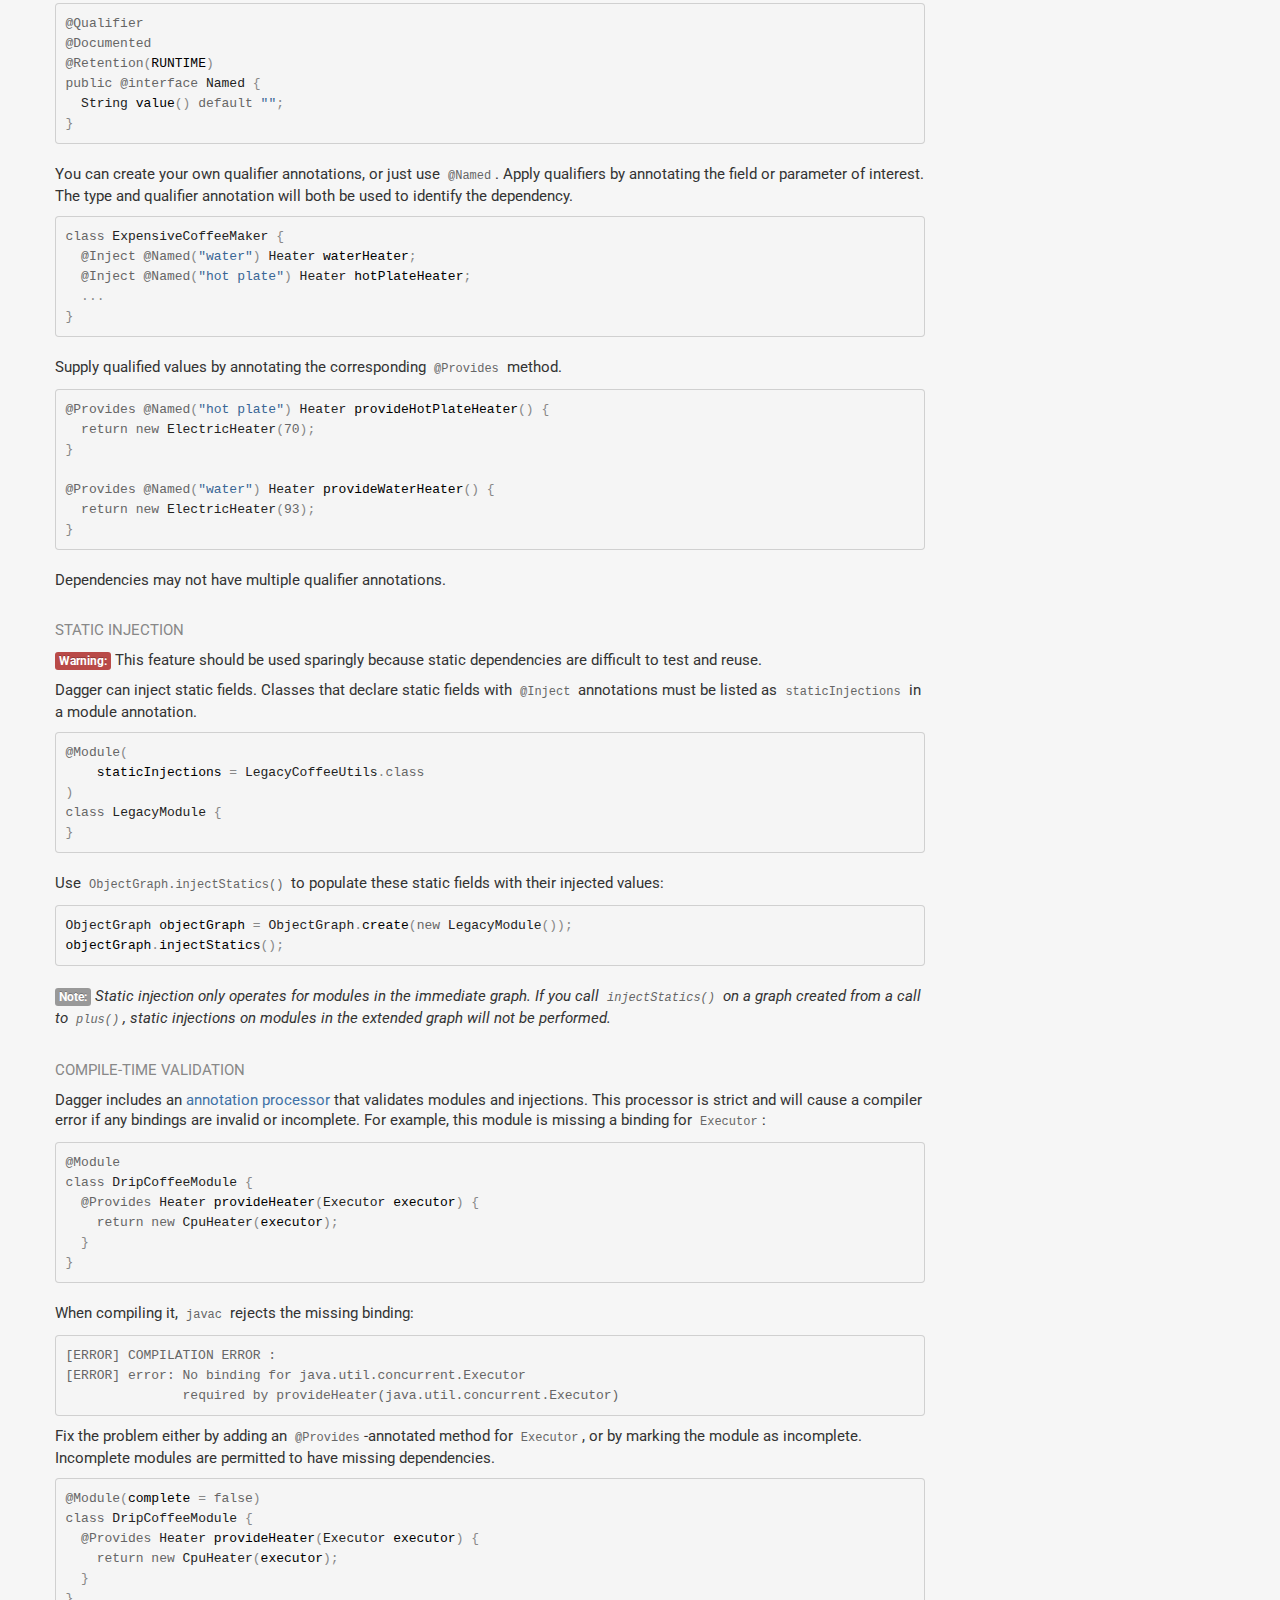
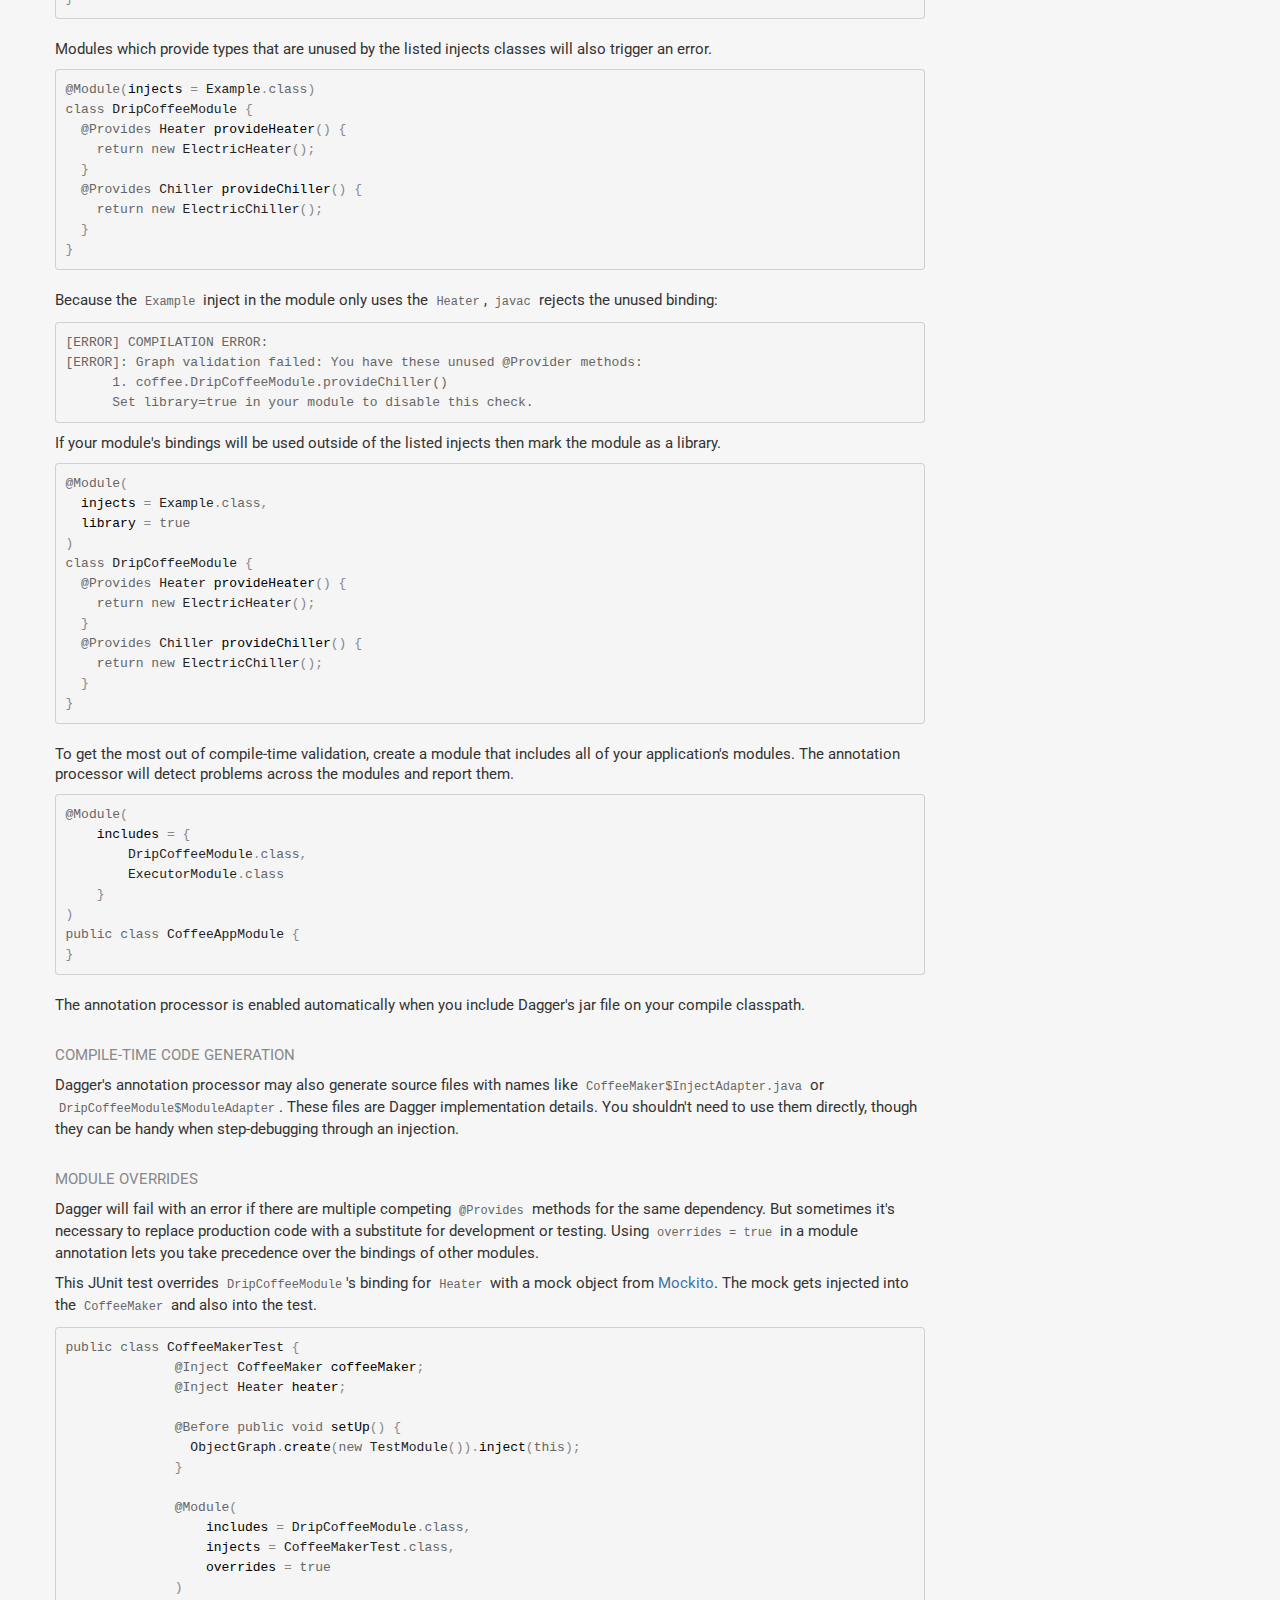
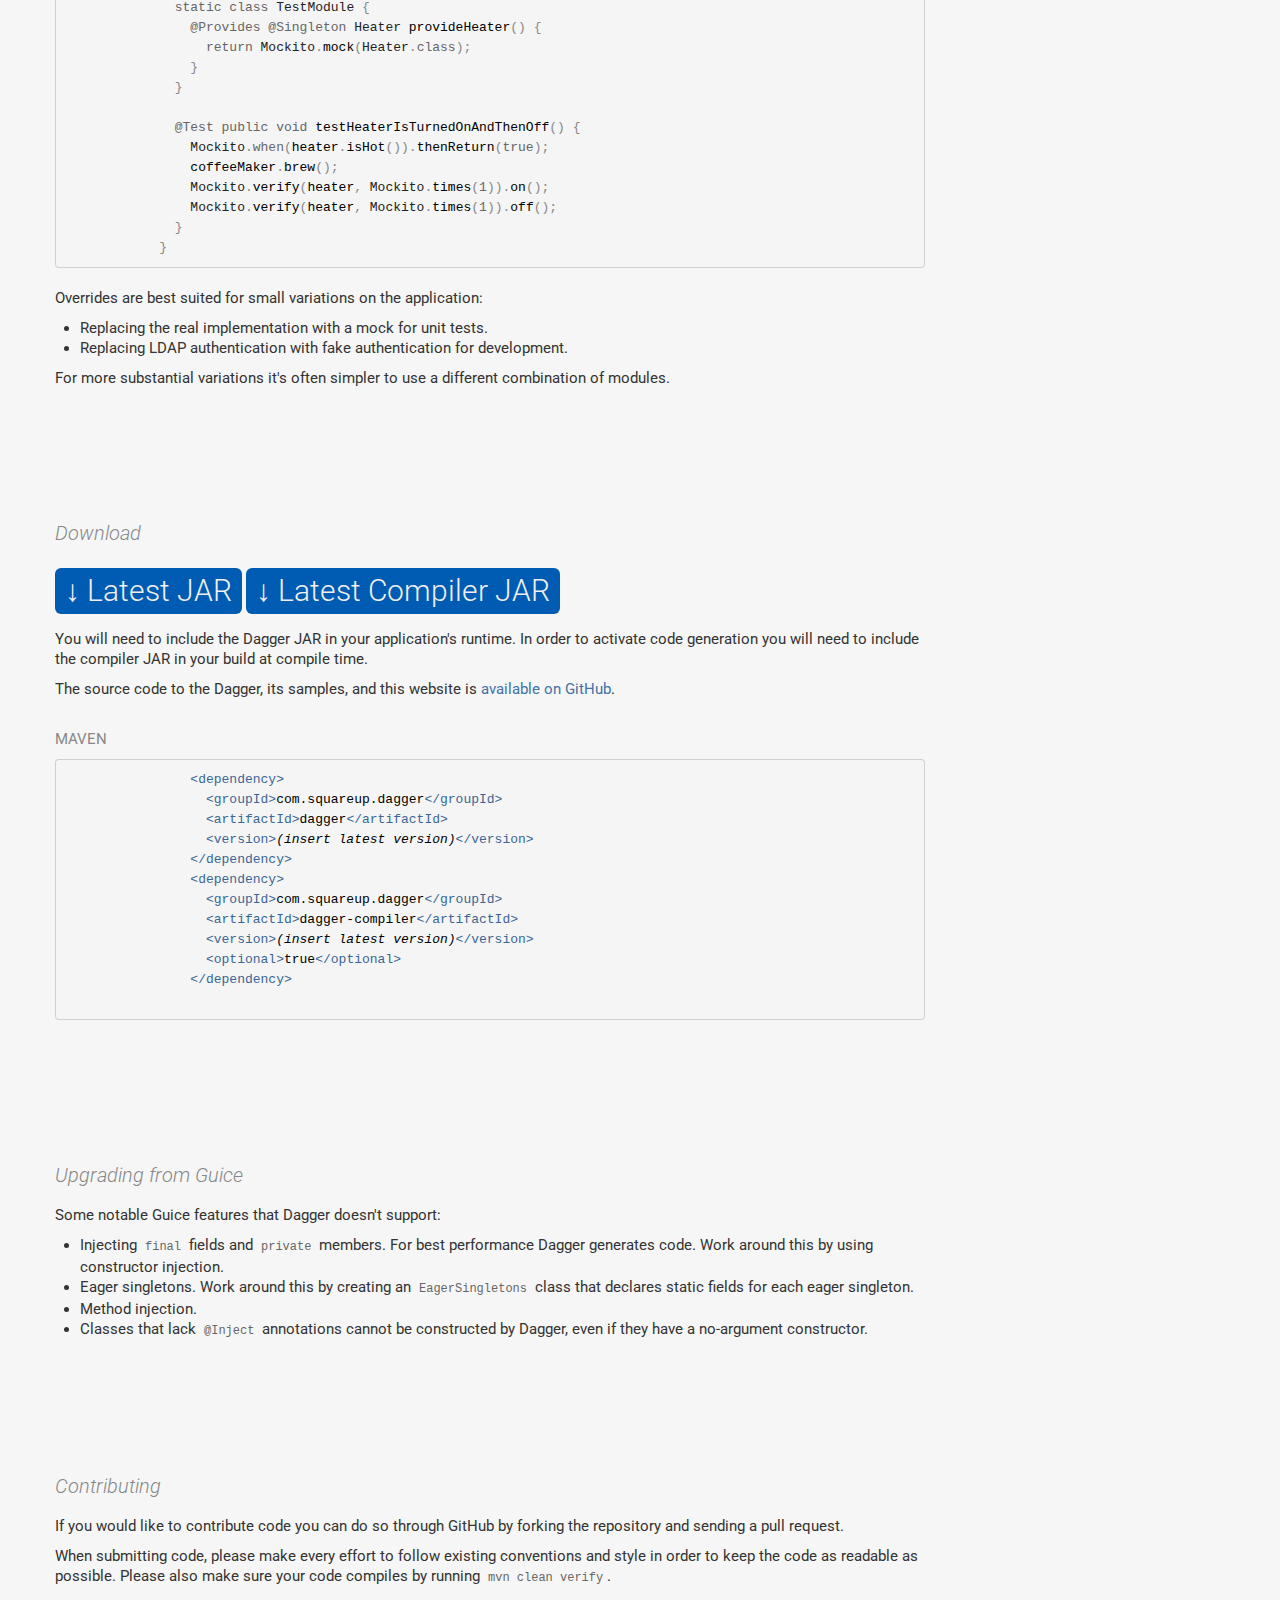
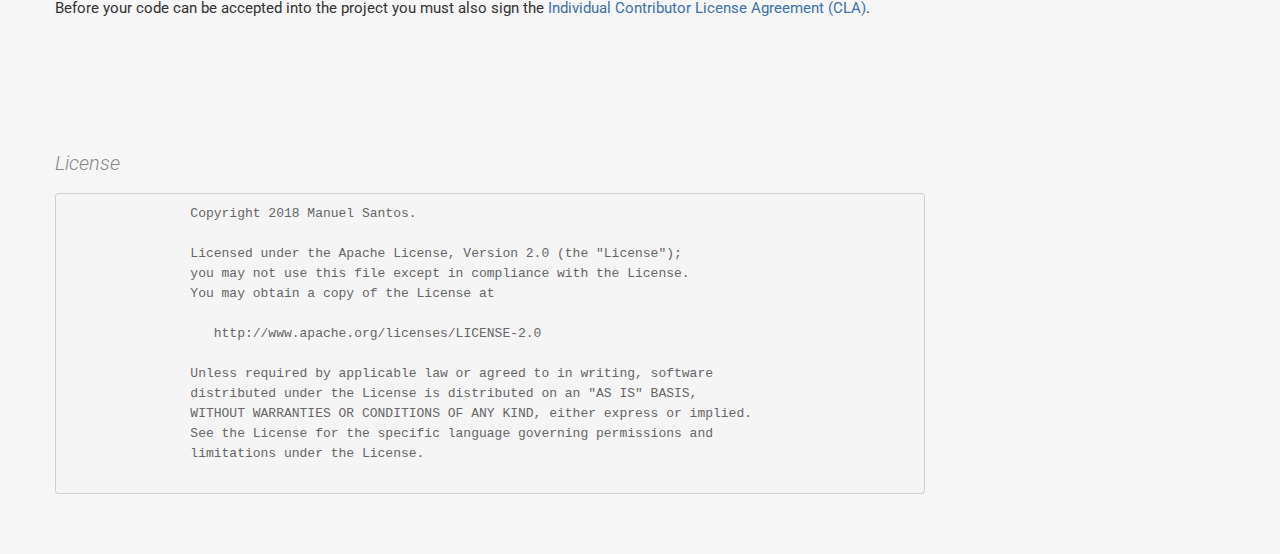
==== commit f14ddf62: "docs on going" ====
--- a/docs/index.html
+++ b/docs/index.html
@@ -41,10 +41,6 @@
       <div class="container">
         <div class="row">
           <div class="span9">
-            <h3 id="dagger2">Deprecated – Please upgrade to Dagger 2</h3>
-            <p>Square's Dagger 1.x is deprecated in favor of <a href="https://github.com/google/dagger">Google's Dagger 2</a>.
-            Please see <a href="https://google.github.io/dagger/dagger-1-migration.html">the migration guide</a> for help with the upgrade.
-
             <h3 id="introduction">Introduction</h3>
 
             <p>The best classes in any application are the ones that do stuff: the <code>BarcodeDecoder</code>, the <code>KoopaPhysicsEngine</code>, and the <code>AudioStreamer</code>. These classes have dependencies; perhaps a <code>BarcodeCameraFinder</code>, <code>DefaultPhysicsEngine</code>, and an <code>HttpStreamer</code>.</p>
@@ -363,31 +359,31 @@
             <p>This JUnit test overrides <code>DripCoffeeModule</code>'s binding for <code>Heater</code> with a mock object from <a href="http://mockito.googlecode.com/">Mockito</a>. The mock gets injected into the <code>CoffeeMaker</code> and also into the test.</p>
 
             <pre class="prettyprint">public class CoffeeMakerTest {
-  @Inject CoffeeMaker coffeeMaker;
-  @Inject Heater heater;
-
-  @Before public void setUp() {
-    ObjectGraph.create(new TestModule()).inject(this);
-  }
-
-  @Module(
-      includes = DripCoffeeModule.class,
-      injects = CoffeeMakerTest.class,
-      overrides = true
-  )
-  static class TestModule {
-    @Provides @Singleton Heater provideHeater() {
-      return Mockito.mock(Heater.class);
-    }
-  }
-
-  @Test public void testHeaterIsTurnedOnAndThenOff() {
-    Mockito.when(heater.isHot()).thenReturn(true);
-    coffeeMaker.brew();
-    Mockito.verify(heater, Mockito.times(1)).on();
-    Mockito.verify(heater, Mockito.times(1)).off();
-  }
-}</pre>
+              @Inject CoffeeMaker coffeeMaker;
+              @Inject Heater heater;
+
+              @Before public void setUp() {
+                ObjectGraph.create(new TestModule()).inject(this);
+              }
+
+              @Module(
+                  includes = DripCoffeeModule.class,
+                  injects = CoffeeMakerTest.class,
+                  overrides = true
+              )
+              static class TestModule {
+                @Provides @Singleton Heater provideHeater() {
+                  return Mockito.mock(Heater.class);
+                }
+              }
+
+              @Test public void testHeaterIsTurnedOnAndThenOff() {
+                Mockito.when(heater.isHot()).thenReturn(true);
+                coffeeMaker.brew();
+                Mockito.verify(heater, Mockito.times(1)).on();
+                Mockito.verify(heater, Mockito.times(1)).off();
+              }
+            }</pre>
 
             <p>Overrides are best suited for small variations on the application:</p>
             <ul>
@@ -403,17 +399,19 @@
             <p>The source code to the Dagger, its samples, and this website is <a href="http://github.com/square/dagger">available on GitHub</a>.</p>
 
             <h4>Maven</h4>
-            <pre class="prettyprint">&lt;dependency>
-  &lt;groupId>com.squareup.dagger&lt;/groupId>
-  &lt;artifactId>dagger&lt;/artifactId>
-  &lt;version><span class="version pln"><em>(insert latest version)</em></span>&lt;/version>
-&lt;/dependency>
-&lt;dependency>
-  &lt;groupId>com.squareup.dagger&lt;/groupId>
-  &lt;artifactId>dagger-compiler&lt;/artifactId>
-  &lt;version><span class="version pln"><em>(insert latest version)</em></span>&lt;/version>
-  &lt;optional>true&lt;/optional>
-&lt;/dependency></pre>
+            <pre class="prettyprint">
+                &lt;dependency>
+                  &lt;groupId>com.squareup.dagger&lt;/groupId>
+                  &lt;artifactId>dagger&lt;/artifactId>
+                  &lt;version><span class="version pln"><em>(insert latest version)</em></span>&lt;/version>
+                &lt;/dependency>
+                &lt;dependency>
+                  &lt;groupId>com.squareup.dagger&lt;/groupId>
+                  &lt;artifactId>dagger-compiler&lt;/artifactId>
+                  &lt;version><span class="version pln"><em>(insert latest version)</em></span>&lt;/version>
+                  &lt;optional>true&lt;/optional>
+                &lt;/dependency>
+            </pre>
 
             <h3 id="upgrading">Upgrading from Guice</h3>
 
@@ -431,34 +429,38 @@
             <p>Before your code can be accepted into the project you must also sign the <a href="http://squ.re/sign-the-cla">Individual Contributor License Agreement (CLA)</a>.</p>
 
             <h3 id="license">License</h3>
-            <pre>Copyright 2013 Square, Inc.
-
-Licensed under the Apache License, Version 2.0 (the "License");
-you may not use this file except in compliance with the License.
-You may obtain a copy of the License at
-
-   http://www.apache.org/licenses/LICENSE-2.0
-
-Unless required by applicable law or agreed to in writing, software
-distributed under the License is distributed on an "AS IS" BASIS,
-WITHOUT WARRANTIES OR CONDITIONS OF ANY KIND, either express or implied.
-See the License for the specific language governing permissions and
-limitations under the License.</pre>
+            <pre>
+                Copyright 2018 Manuel Santos.
+
+                Licensed under the Apache License, Version 2.0 (the "License");
+                you may not use this file except in compliance with the License.
+                You may obtain a copy of the License at
+
+                   http://www.apache.org/licenses/LICENSE-2.0
+
+                Unless required by applicable law or agreed to in writing, software
+                distributed under the License is distributed on an "AS IS" BASIS,
+                WITHOUT WARRANTIES OR CONDITIONS OF ANY KIND, either express or implied.
+                See the License for the specific language governing permissions and
+                limitations under the License.
+            </pre>
           </div>
           <div class="span3">
             <div class="content-nav" data-spy="affix" data-offset-top="80">
               <ul class="nav nav-tabs nav-stacked primary">
                 <li><a href="#introduction">Introduction</a></li>
-                <li><a href="#using">Using Dagger</a></li>
+                <li><a href="#using">Core Features</a></li>
+                <li><a href="#using">Runners</a></li>
+                <li><a href="#using">Platform/Infrastructure</a></li>
                 <li><a href="#download">Download</a></li>
-                <li><a href="#upgrading">Upgrading from Guice</a></li>
                 <li><a href="#contributing">Contributing</a></li>
                 <li><a href="#license">License</a></li>
               </ul>
               <ul class="nav nav-pills nav-stacked secondary">
+                <li><a href="https://github.com/manusant/junit-swiss-knife">Source Code</a></li>
                 <li><a href="1.x/dagger/">Javadoc</a></li>
-                <li><a href="https://groups.google.com/forum/#!forum/dagger-discuss">dagger-discuss@</a></li>
-                <li><a href="http://stackoverflow.com/questions/tagged/dagger?sort=active">StackOverflow</a></li>
+                <li><a href="https://github.com/manusant/junit-swiss-knife/issues">Issues</a></li>
+                <li><a href="">StackOverflow</a></li>
               </ul>
             </div>
           </div>
@@ -502,16 +504,6 @@
           $('.compiler-version-href').attr('href', url);
         });
       });
-
-      var _gaq = _gaq || [];
-      _gaq.push(['_setAccount', 'UA-40704740-3']);
-      _gaq.push(['_trackPageview']);
-
-      (function() {
-        var ga = document.createElement('script'); ga.type = 'text/javascript'; ga.async = true;
-        ga.src = ('https:' == document.location.protocol ? 'https://ssl' : 'http://www') + '.google-analytics.com/ga.js';
-        var s = document.getElementsByTagName('script')[0]; s.parentNode.insertBefore(ga, s);
-      })();
     </script>
   </body>
 </html>
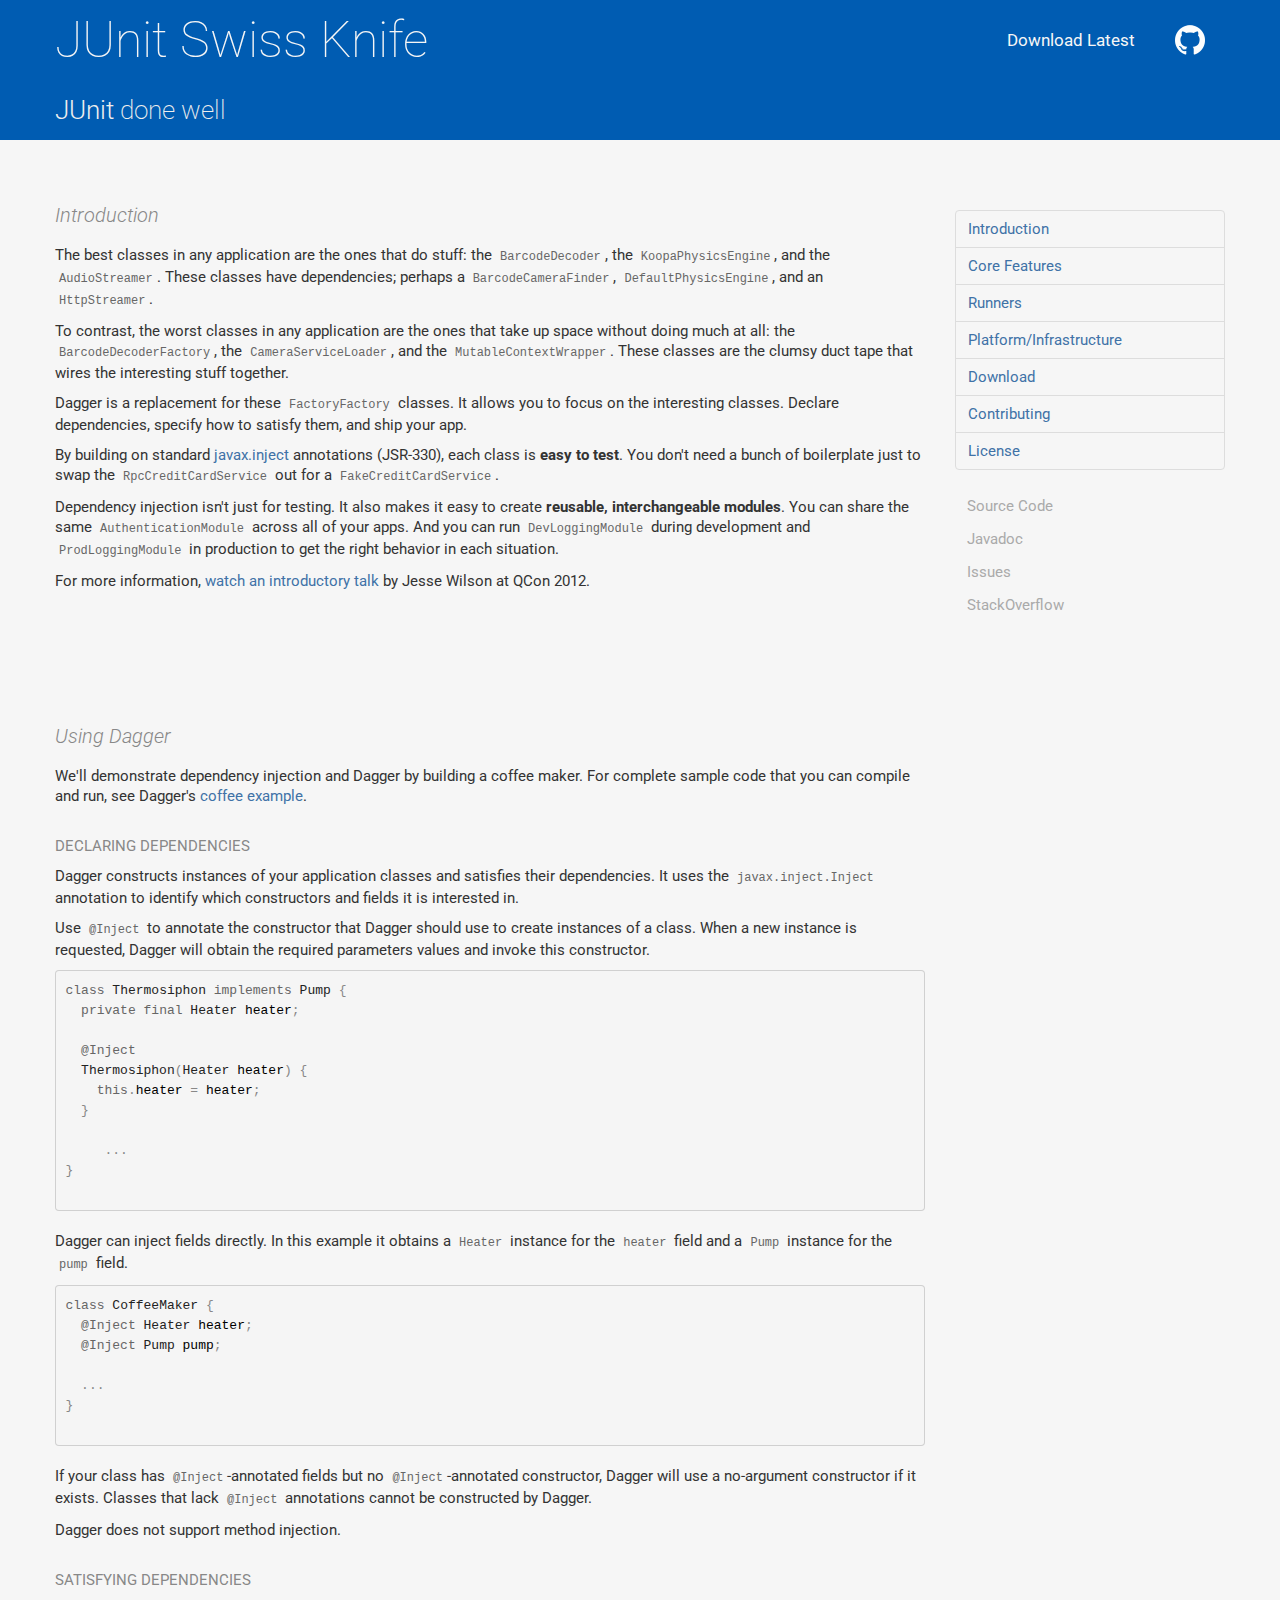
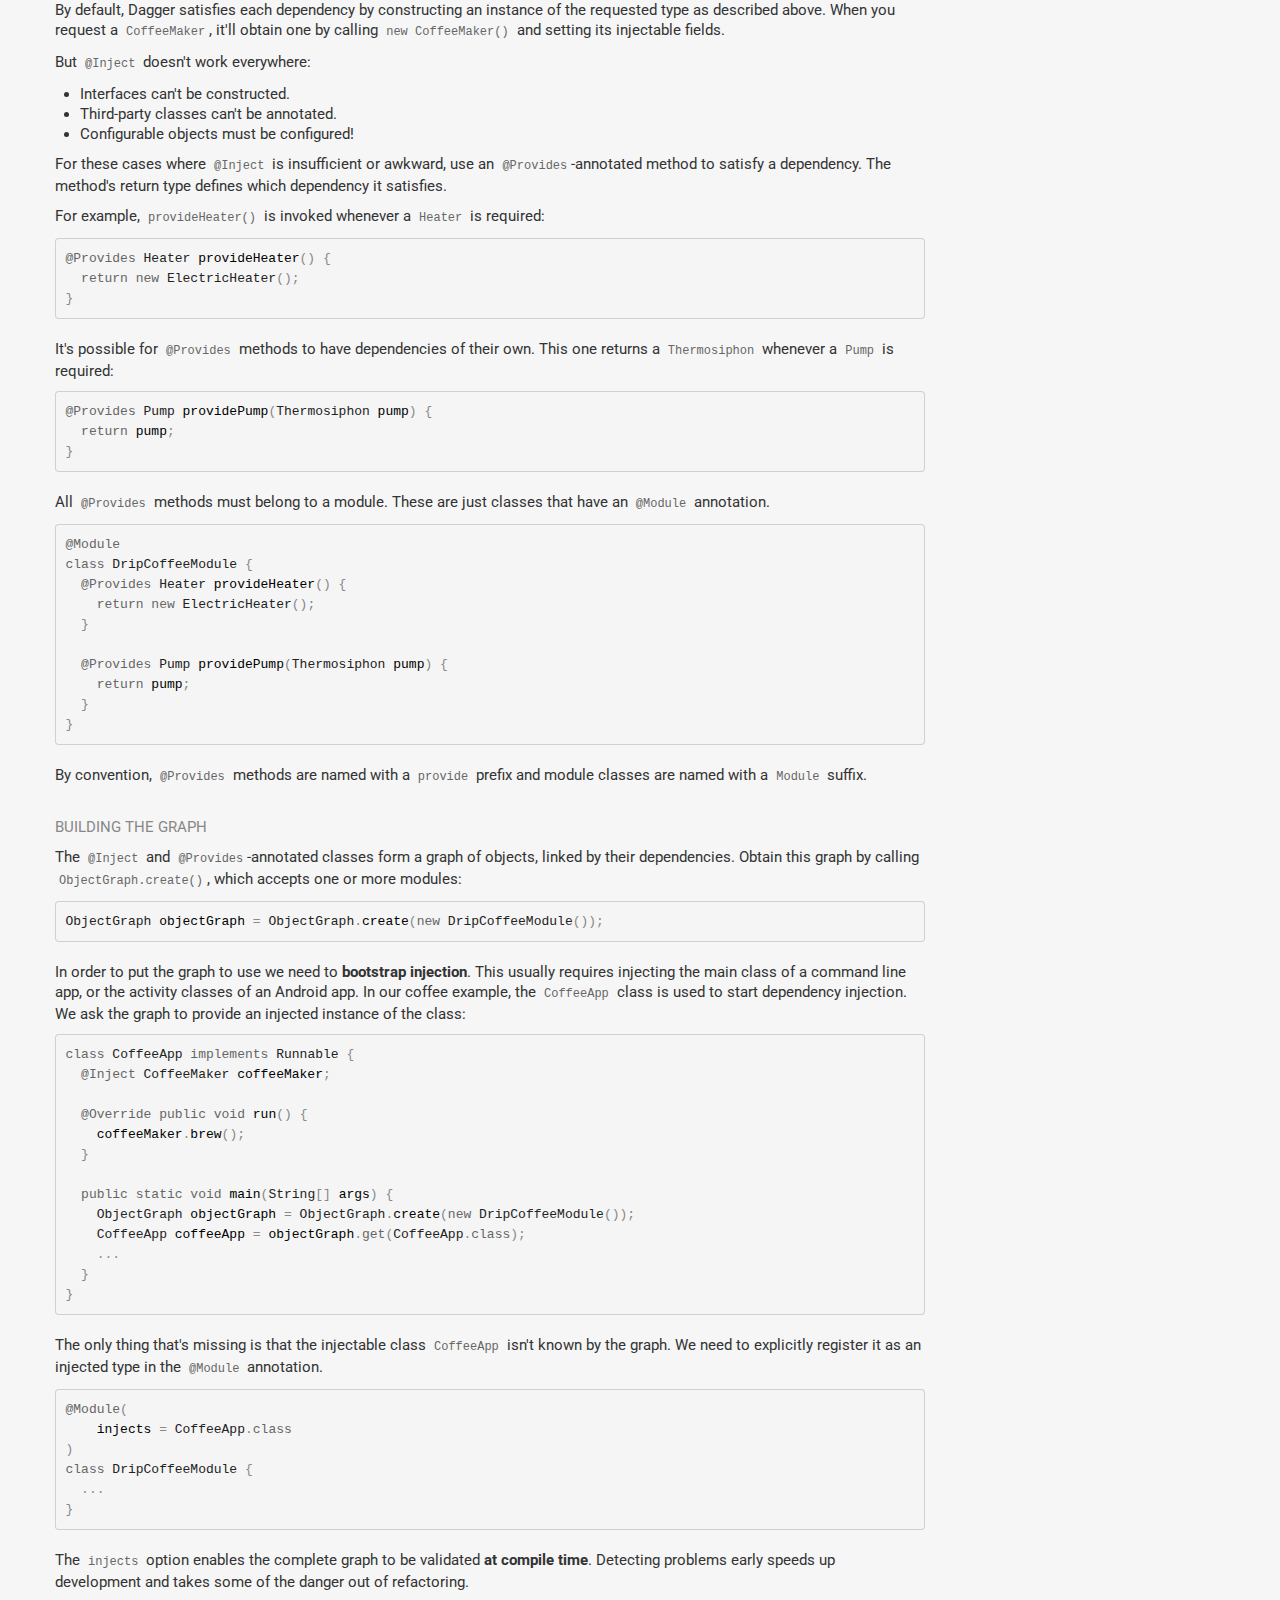
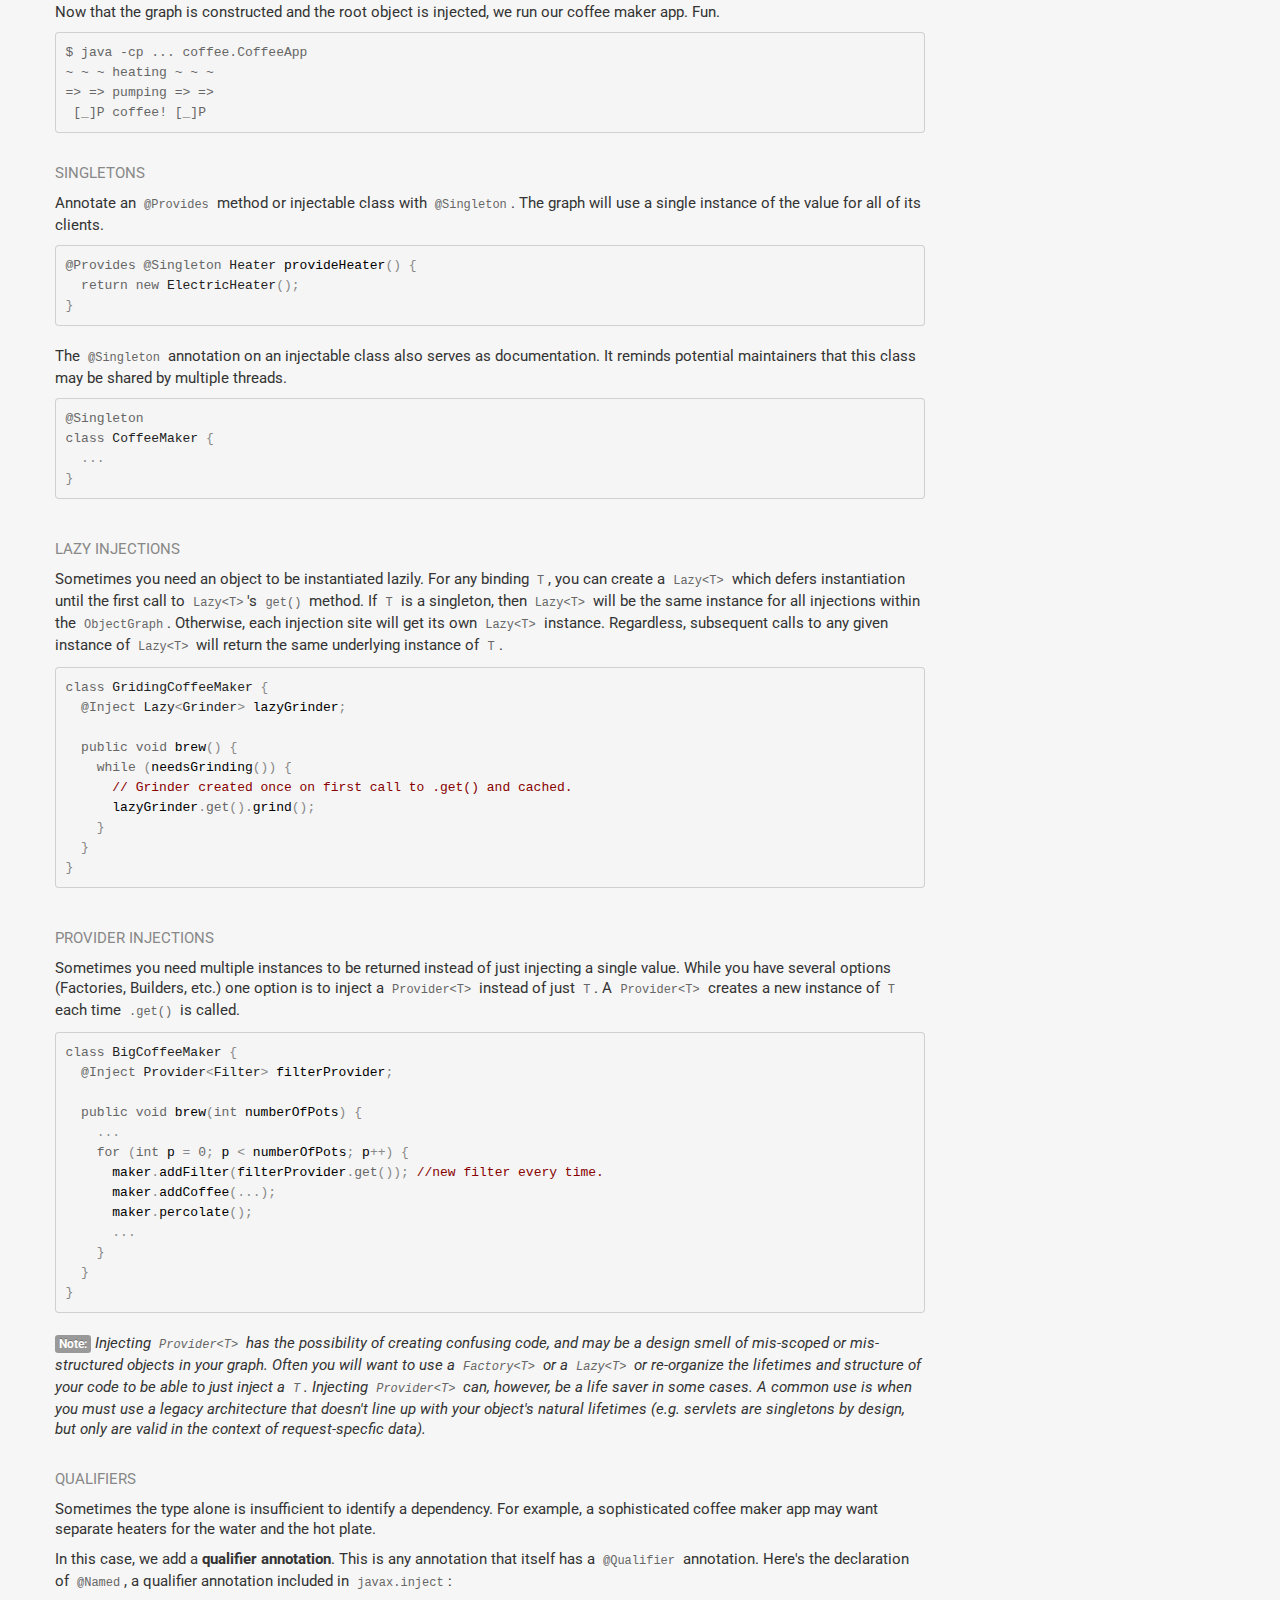
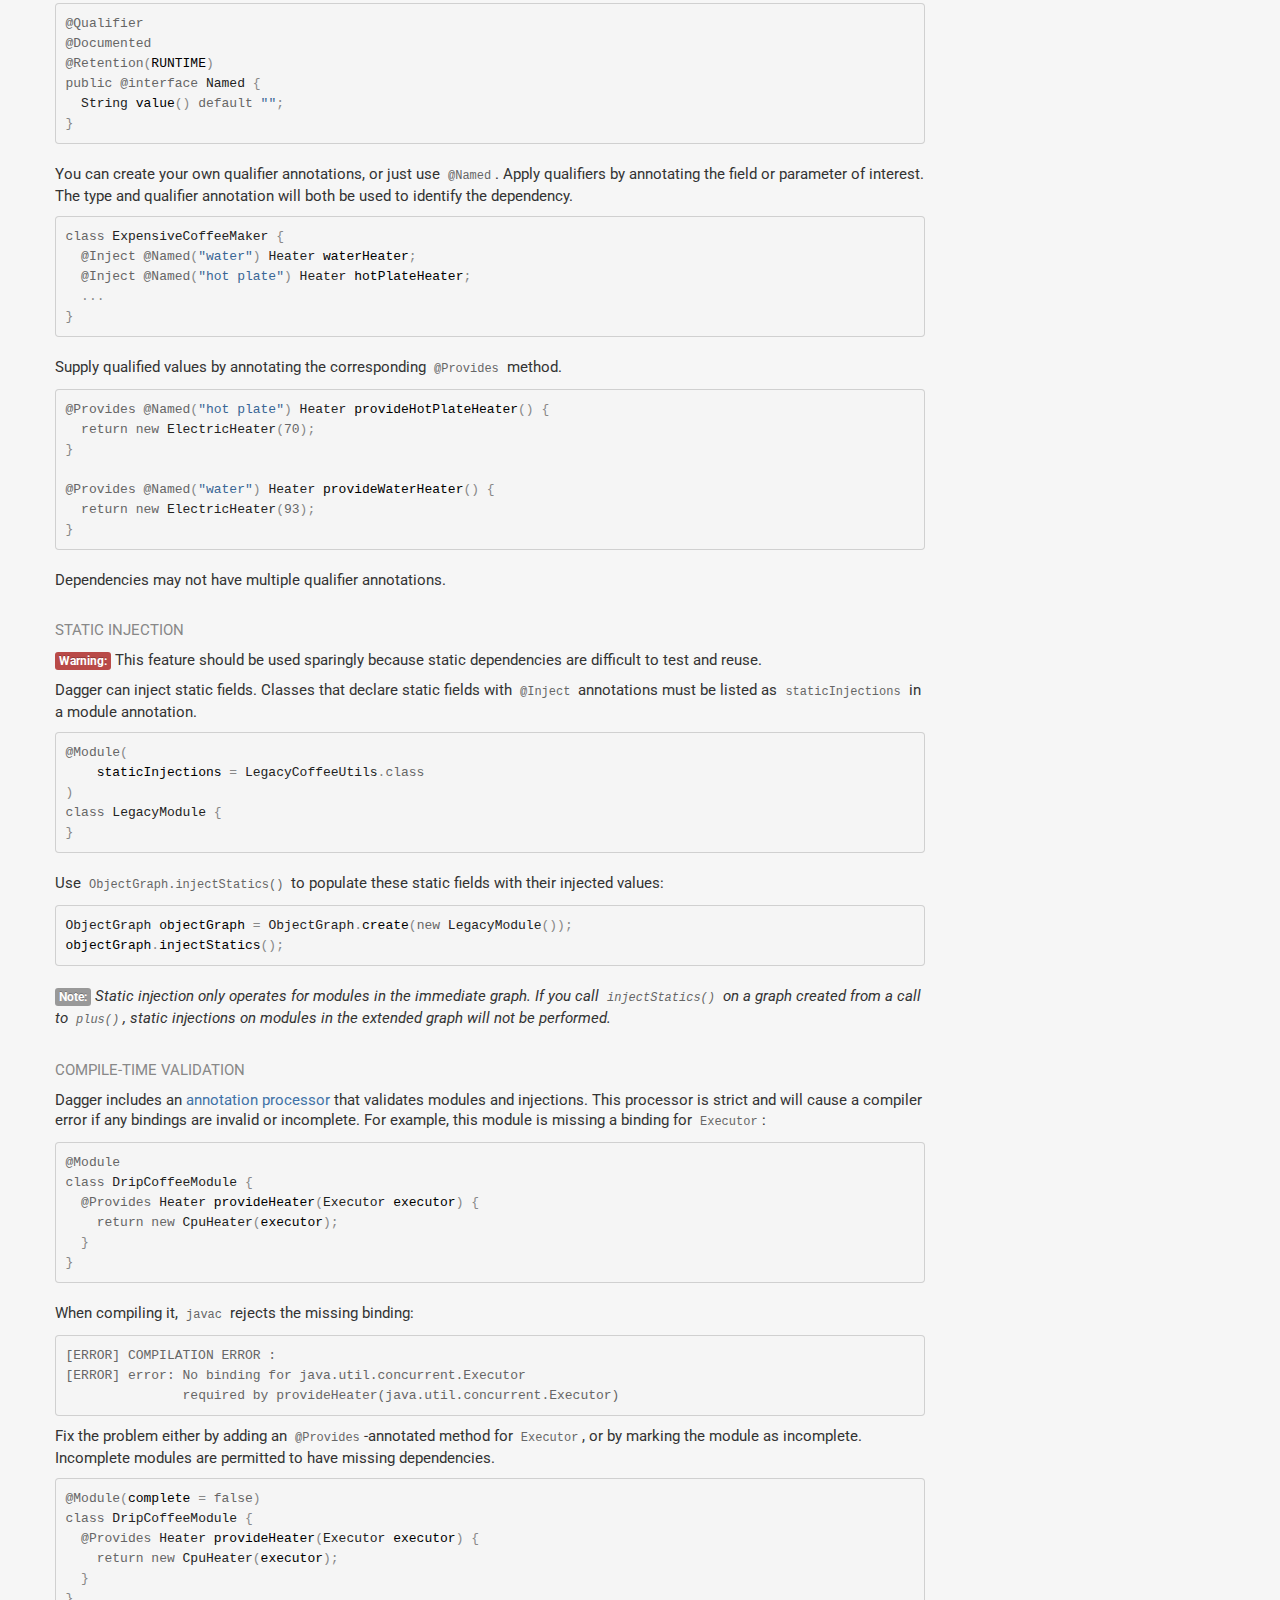
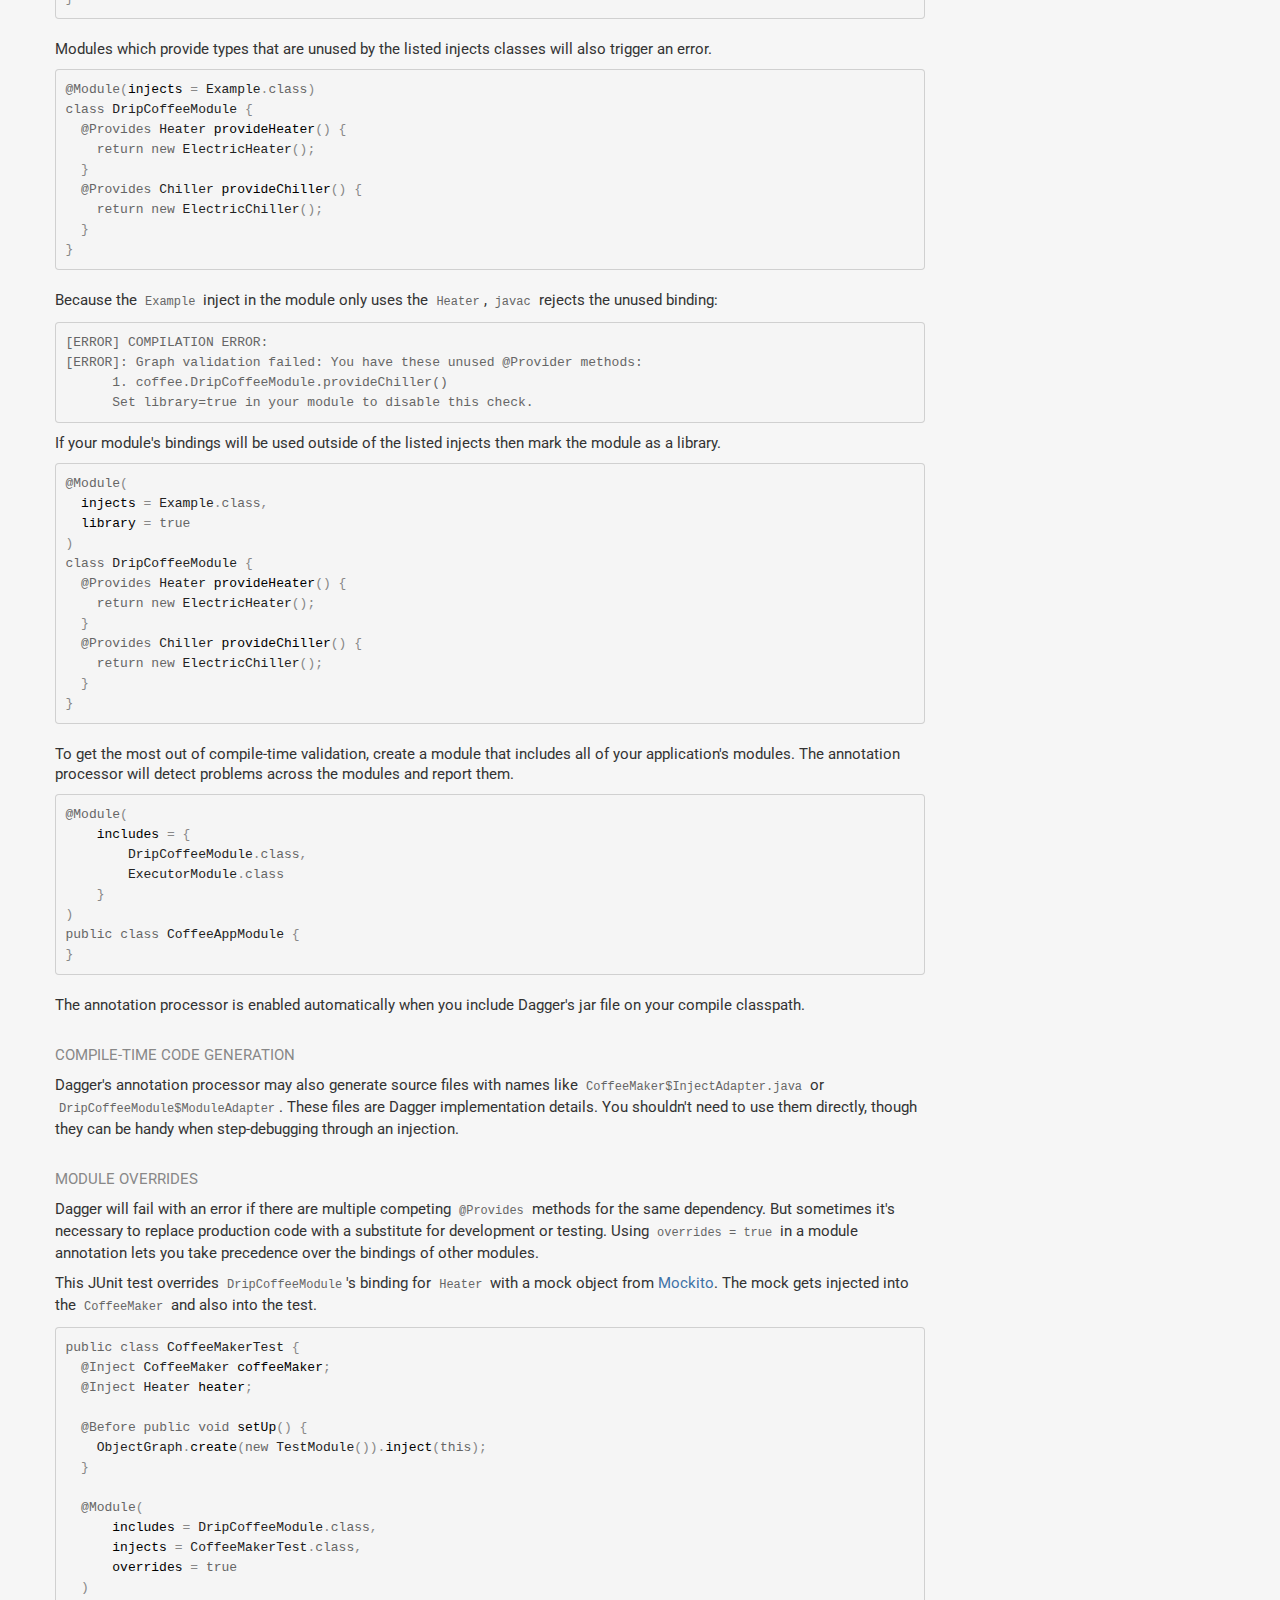
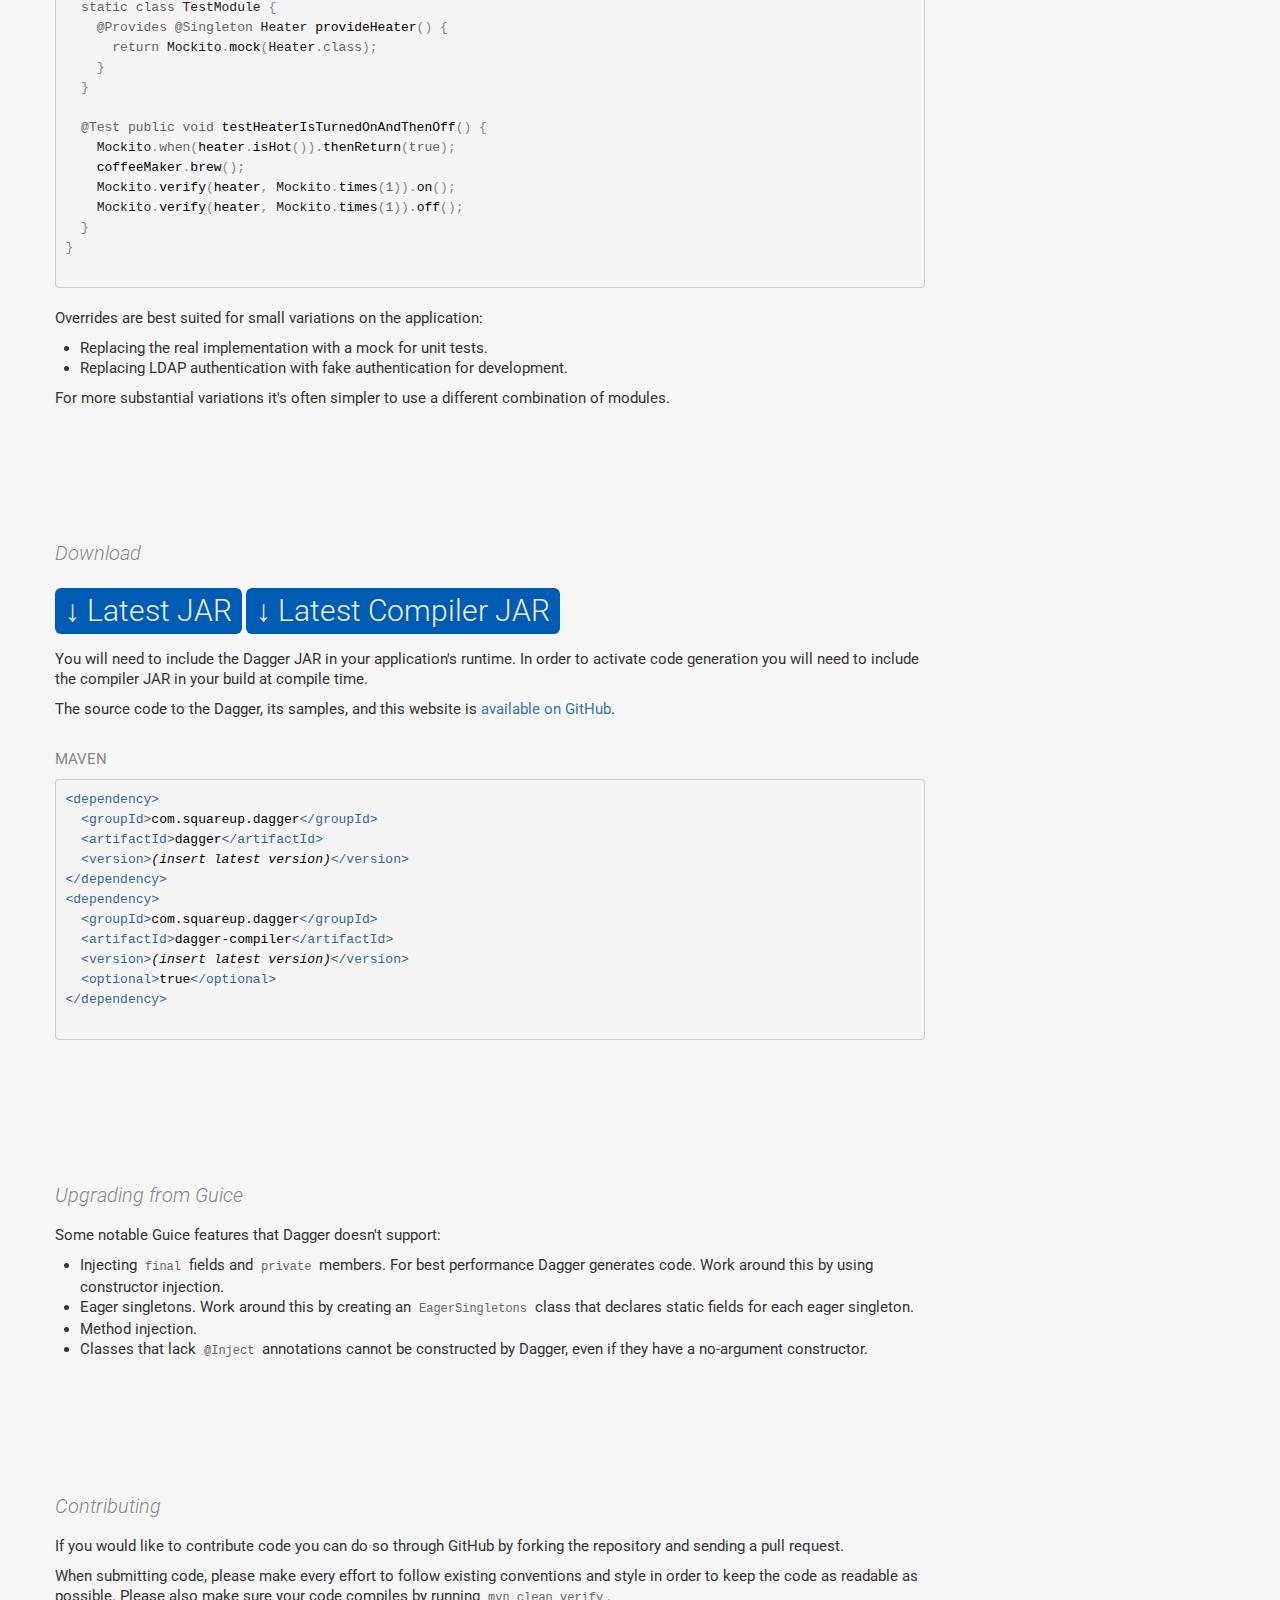
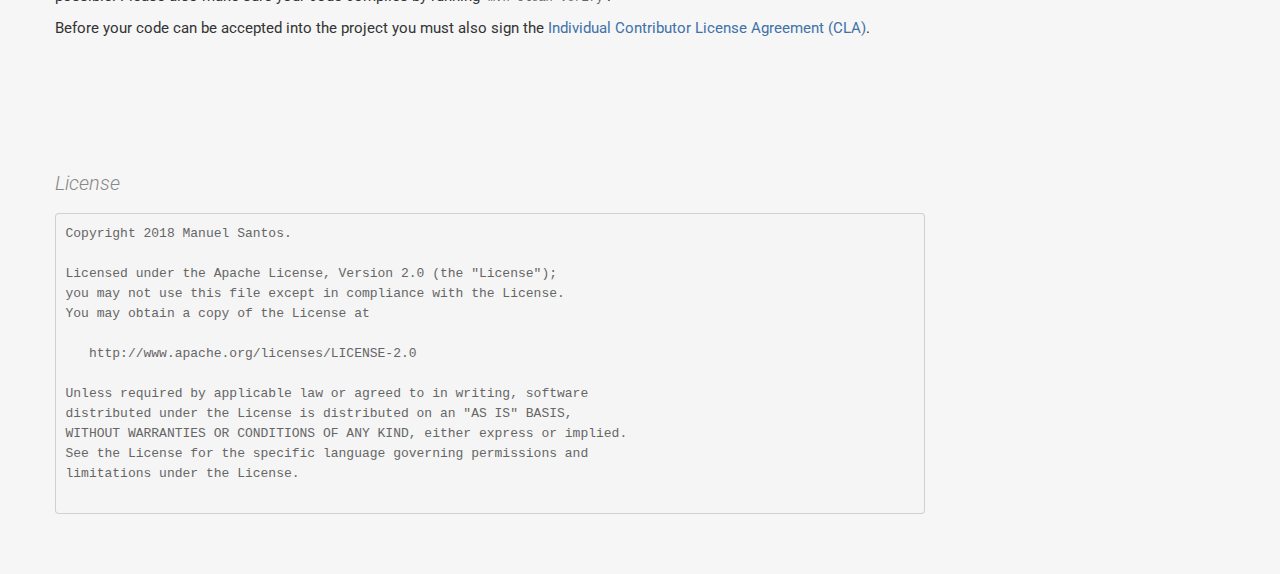
==== commit c31e14f8: "HTML format" ====
--- a/docs/index.html
+++ b/docs/index.html
@@ -65,27 +65,27 @@
             <p>Use <code>@Inject</code> to annotate the constructor that Dagger should use to create instances of a class. When a new instance is requested, Dagger will obtain the required parameters values and invoke this constructor.</p>
 
             <pre class="prettyprint">
-                class Thermosiphon implements Pump {
-                  private final Heater heater;
-
-                  @Inject
-                  Thermosiphon(Heater heater) {
-                    this.heater = heater;
-                  }
-
-                     ...
-                }
+class Thermosiphon implements Pump {
+  private final Heater heater;
+
+  @Inject
+  Thermosiphon(Heater heater) {
+    this.heater = heater;
+  }
+
+     ...
+}
             </pre>
 
             <p>Dagger can inject fields directly. In this example it obtains a <code>Heater</code> instance for the <code>heater</code> field and a <code>Pump</code> instance for the <code>pump</code> field.</p>
 
             <pre class="prettyprint">
-                class CoffeeMaker {
-                  @Inject Heater heater;
-                  @Inject Pump pump;
-
-                  ...
-                }
+class CoffeeMaker {
+  @Inject Heater heater;
+  @Inject Pump pump;
+
+  ...
+}
             </pre>
 
             <p>If your class has <code>@Inject</code>-annotated fields but no <code>@Inject</code>-annotated constructor, Dagger will use a no-argument constructor if it exists. Classes that lack <code>@Inject</code> annotations cannot be constructed by Dagger.</p>
@@ -358,32 +358,34 @@
 
             <p>This JUnit test overrides <code>DripCoffeeModule</code>'s binding for <code>Heater</code> with a mock object from <a href="http://mockito.googlecode.com/">Mockito</a>. The mock gets injected into the <code>CoffeeMaker</code> and also into the test.</p>
 
-            <pre class="prettyprint">public class CoffeeMakerTest {
-              @Inject CoffeeMaker coffeeMaker;
-              @Inject Heater heater;
-
-              @Before public void setUp() {
-                ObjectGraph.create(new TestModule()).inject(this);
-              }
-
-              @Module(
-                  includes = DripCoffeeModule.class,
-                  injects = CoffeeMakerTest.class,
-                  overrides = true
-              )
-              static class TestModule {
-                @Provides @Singleton Heater provideHeater() {
-                  return Mockito.mock(Heater.class);
-                }
-              }
-
-              @Test public void testHeaterIsTurnedOnAndThenOff() {
-                Mockito.when(heater.isHot()).thenReturn(true);
-                coffeeMaker.brew();
-                Mockito.verify(heater, Mockito.times(1)).on();
-                Mockito.verify(heater, Mockito.times(1)).off();
-              }
-            }</pre>
+            <pre class="prettyprint">
+public class CoffeeMakerTest {
+  @Inject CoffeeMaker coffeeMaker;
+  @Inject Heater heater;
+
+  @Before public void setUp() {
+    ObjectGraph.create(new TestModule()).inject(this);
+  }
+
+  @Module(
+      includes = DripCoffeeModule.class,
+      injects = CoffeeMakerTest.class,
+      overrides = true
+  )
+  static class TestModule {
+    @Provides @Singleton Heater provideHeater() {
+      return Mockito.mock(Heater.class);
+    }
+  }
+
+  @Test public void testHeaterIsTurnedOnAndThenOff() {
+    Mockito.when(heater.isHot()).thenReturn(true);
+    coffeeMaker.brew();
+    Mockito.verify(heater, Mockito.times(1)).on();
+    Mockito.verify(heater, Mockito.times(1)).off();
+  }
+}
+            </pre>
 
             <p>Overrides are best suited for small variations on the application:</p>
             <ul>
@@ -400,17 +402,17 @@
 
             <h4>Maven</h4>
             <pre class="prettyprint">
-                &lt;dependency>
-                  &lt;groupId>com.squareup.dagger&lt;/groupId>
-                  &lt;artifactId>dagger&lt;/artifactId>
-                  &lt;version><span class="version pln"><em>(insert latest version)</em></span>&lt;/version>
-                &lt;/dependency>
-                &lt;dependency>
-                  &lt;groupId>com.squareup.dagger&lt;/groupId>
-                  &lt;artifactId>dagger-compiler&lt;/artifactId>
-                  &lt;version><span class="version pln"><em>(insert latest version)</em></span>&lt;/version>
-                  &lt;optional>true&lt;/optional>
-                &lt;/dependency>
+&lt;dependency>
+  &lt;groupId>com.squareup.dagger&lt;/groupId>
+  &lt;artifactId>dagger&lt;/artifactId>
+  &lt;version><span class="version pln"><em>(insert latest version)</em></span>&lt;/version>
+&lt;/dependency>
+&lt;dependency>
+  &lt;groupId>com.squareup.dagger&lt;/groupId>
+  &lt;artifactId>dagger-compiler&lt;/artifactId>
+  &lt;version><span class="version pln"><em>(insert latest version)</em></span>&lt;/version>
+  &lt;optional>true&lt;/optional>
+&lt;/dependency>
             </pre>
 
             <h3 id="upgrading">Upgrading from Guice</h3>
@@ -430,19 +432,19 @@
 
             <h3 id="license">License</h3>
             <pre>
-                Copyright 2018 Manuel Santos.
-
-                Licensed under the Apache License, Version 2.0 (the "License");
-                you may not use this file except in compliance with the License.
-                You may obtain a copy of the License at
-
-                   http://www.apache.org/licenses/LICENSE-2.0
-
-                Unless required by applicable law or agreed to in writing, software
-                distributed under the License is distributed on an "AS IS" BASIS,
-                WITHOUT WARRANTIES OR CONDITIONS OF ANY KIND, either express or implied.
-                See the License for the specific language governing permissions and
-                limitations under the License.
+Copyright 2018 Manuel Santos.
+
+Licensed under the Apache License, Version 2.0 (the "License");
+you may not use this file except in compliance with the License.
+You may obtain a copy of the License at
+
+   http://www.apache.org/licenses/LICENSE-2.0
+
+Unless required by applicable law or agreed to in writing, software
+distributed under the License is distributed on an "AS IS" BASIS,
+WITHOUT WARRANTIES OR CONDITIONS OF ANY KIND, either express or implied.
+See the License for the specific language governing permissions and
+limitations under the License.
             </pre>
           </div>
           <div class="span3">
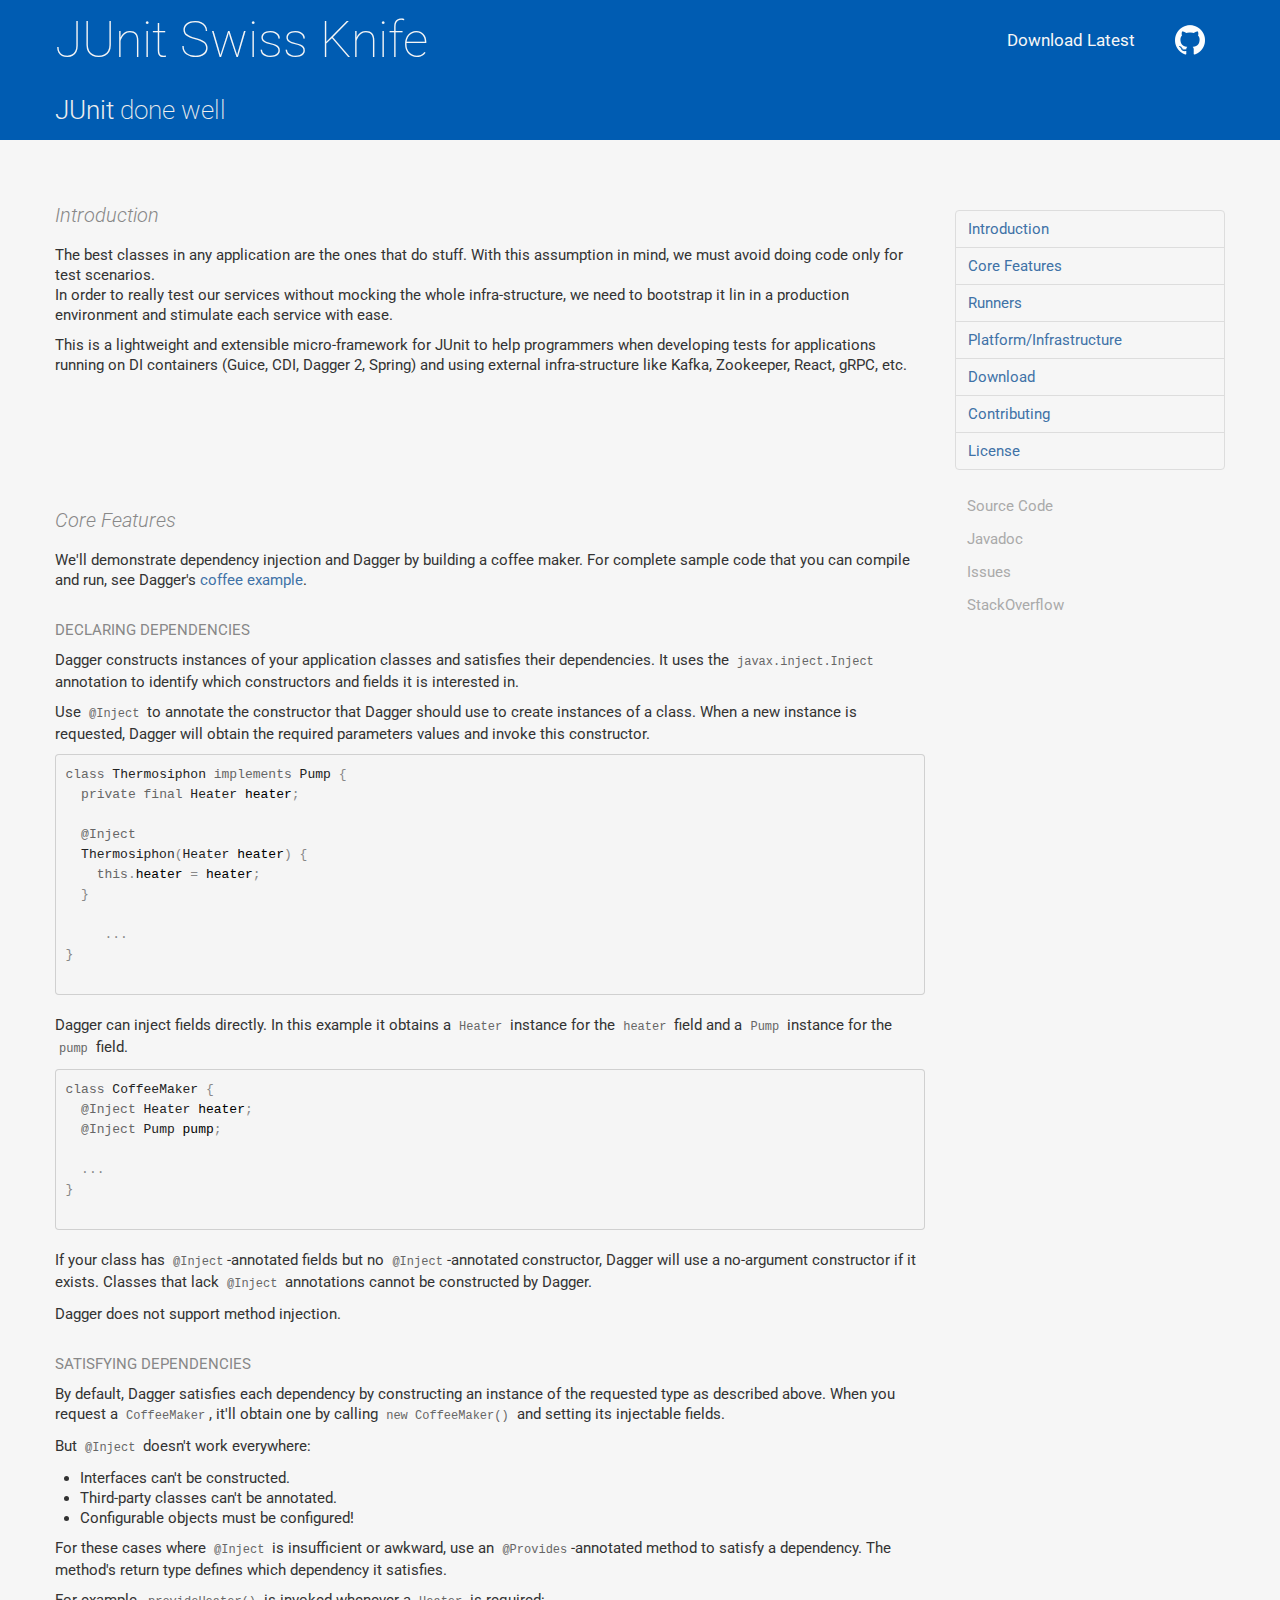
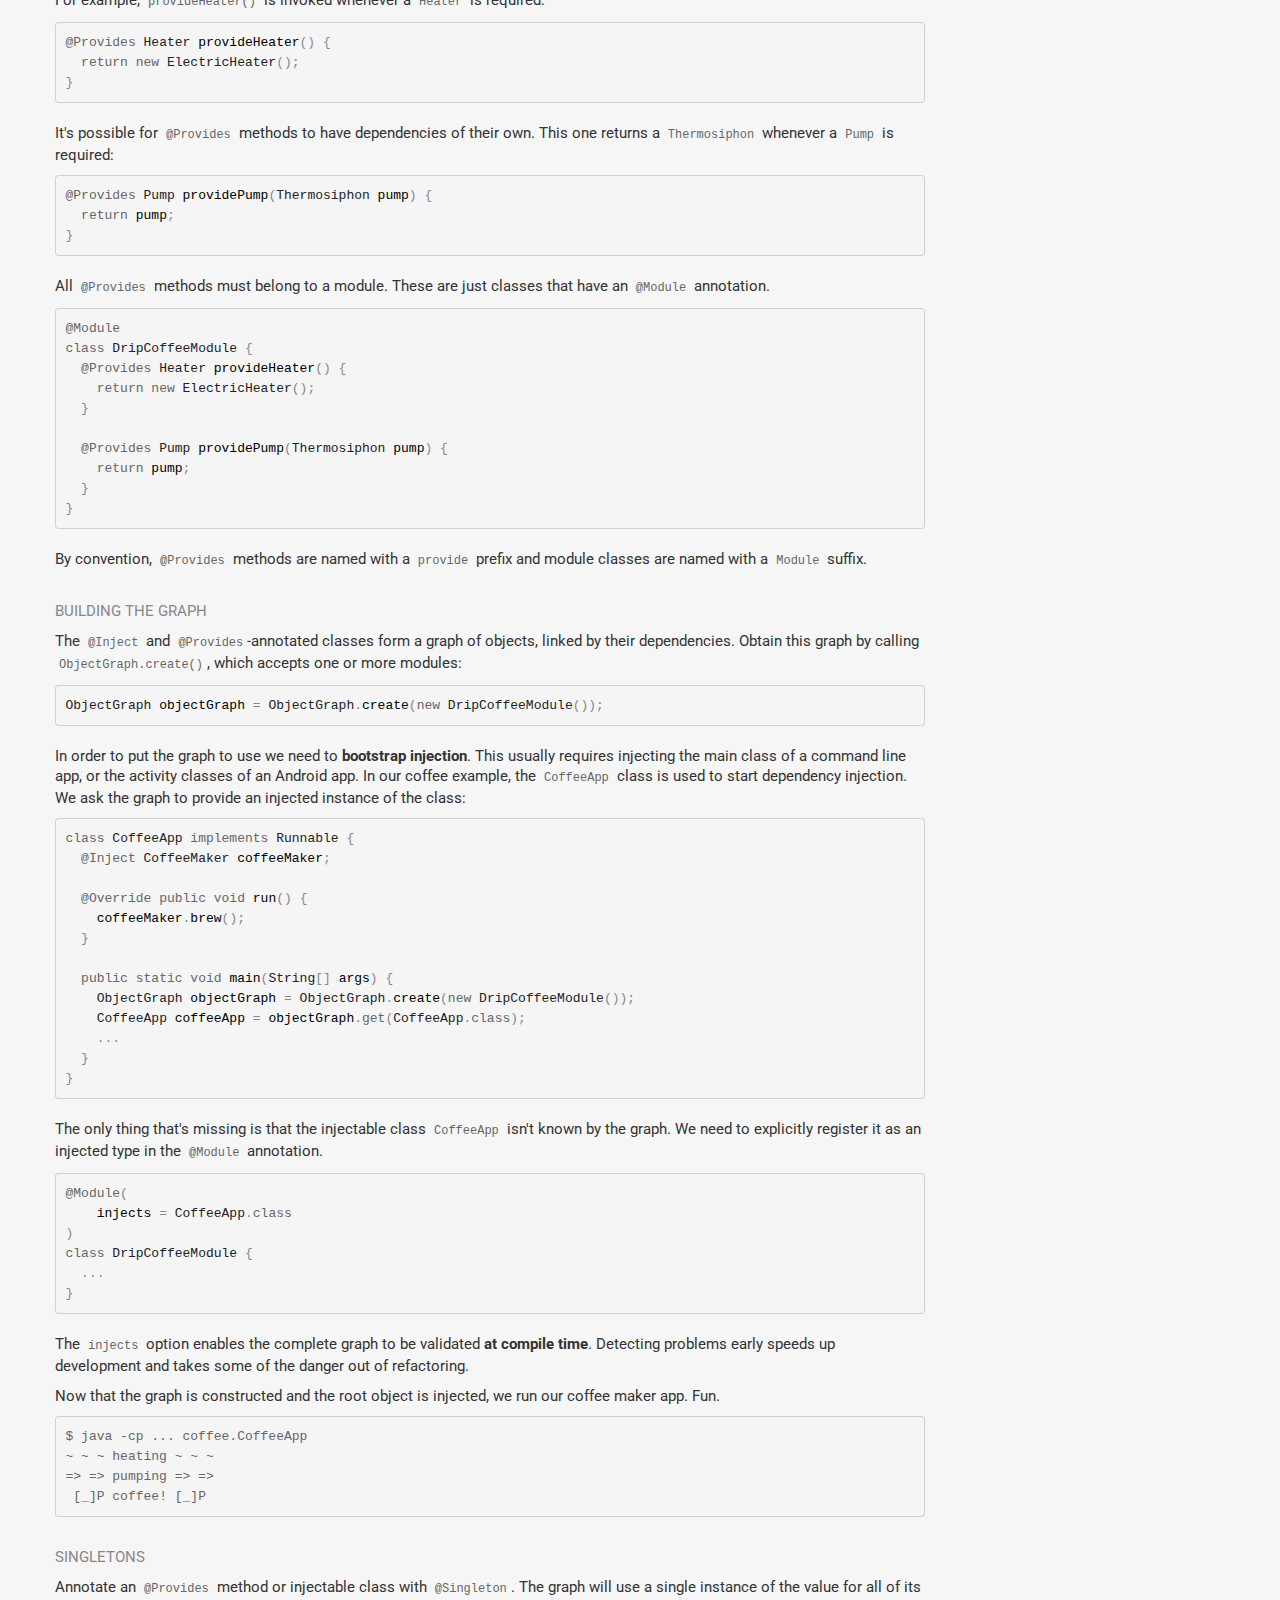
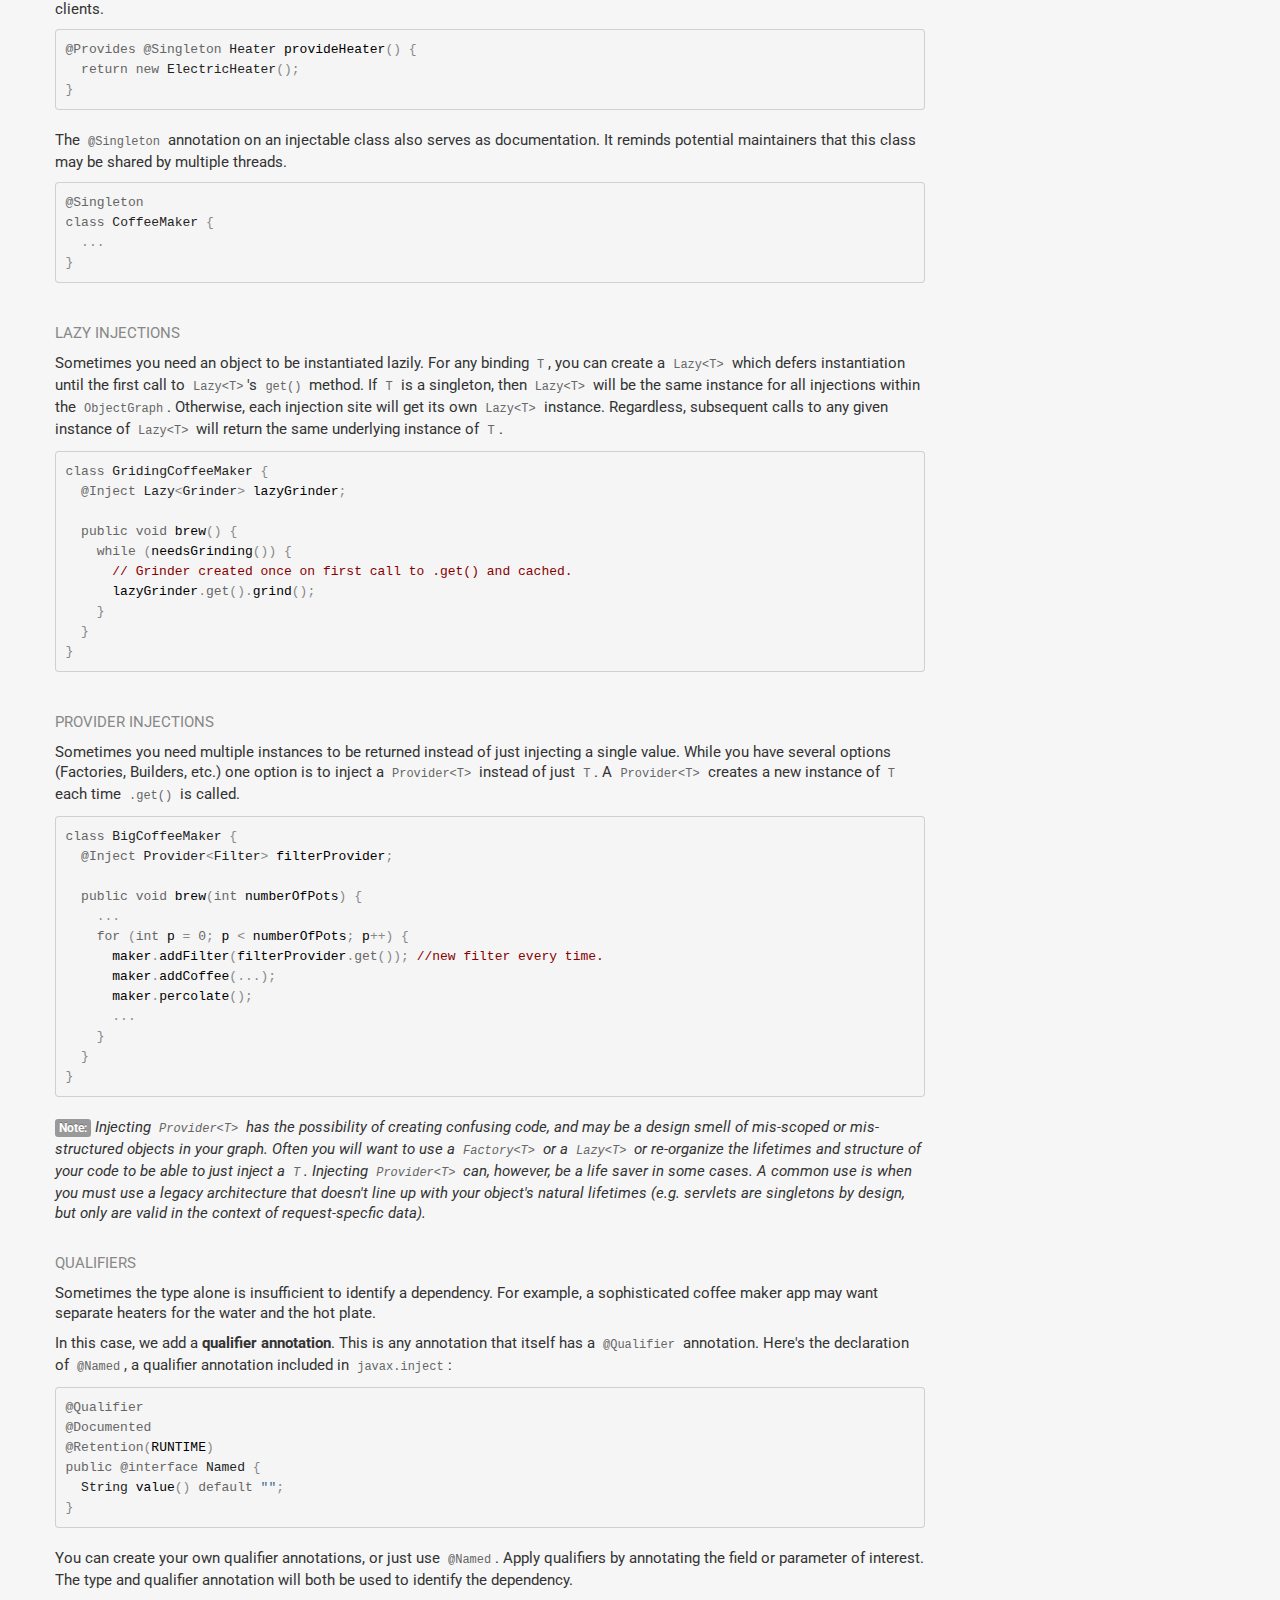
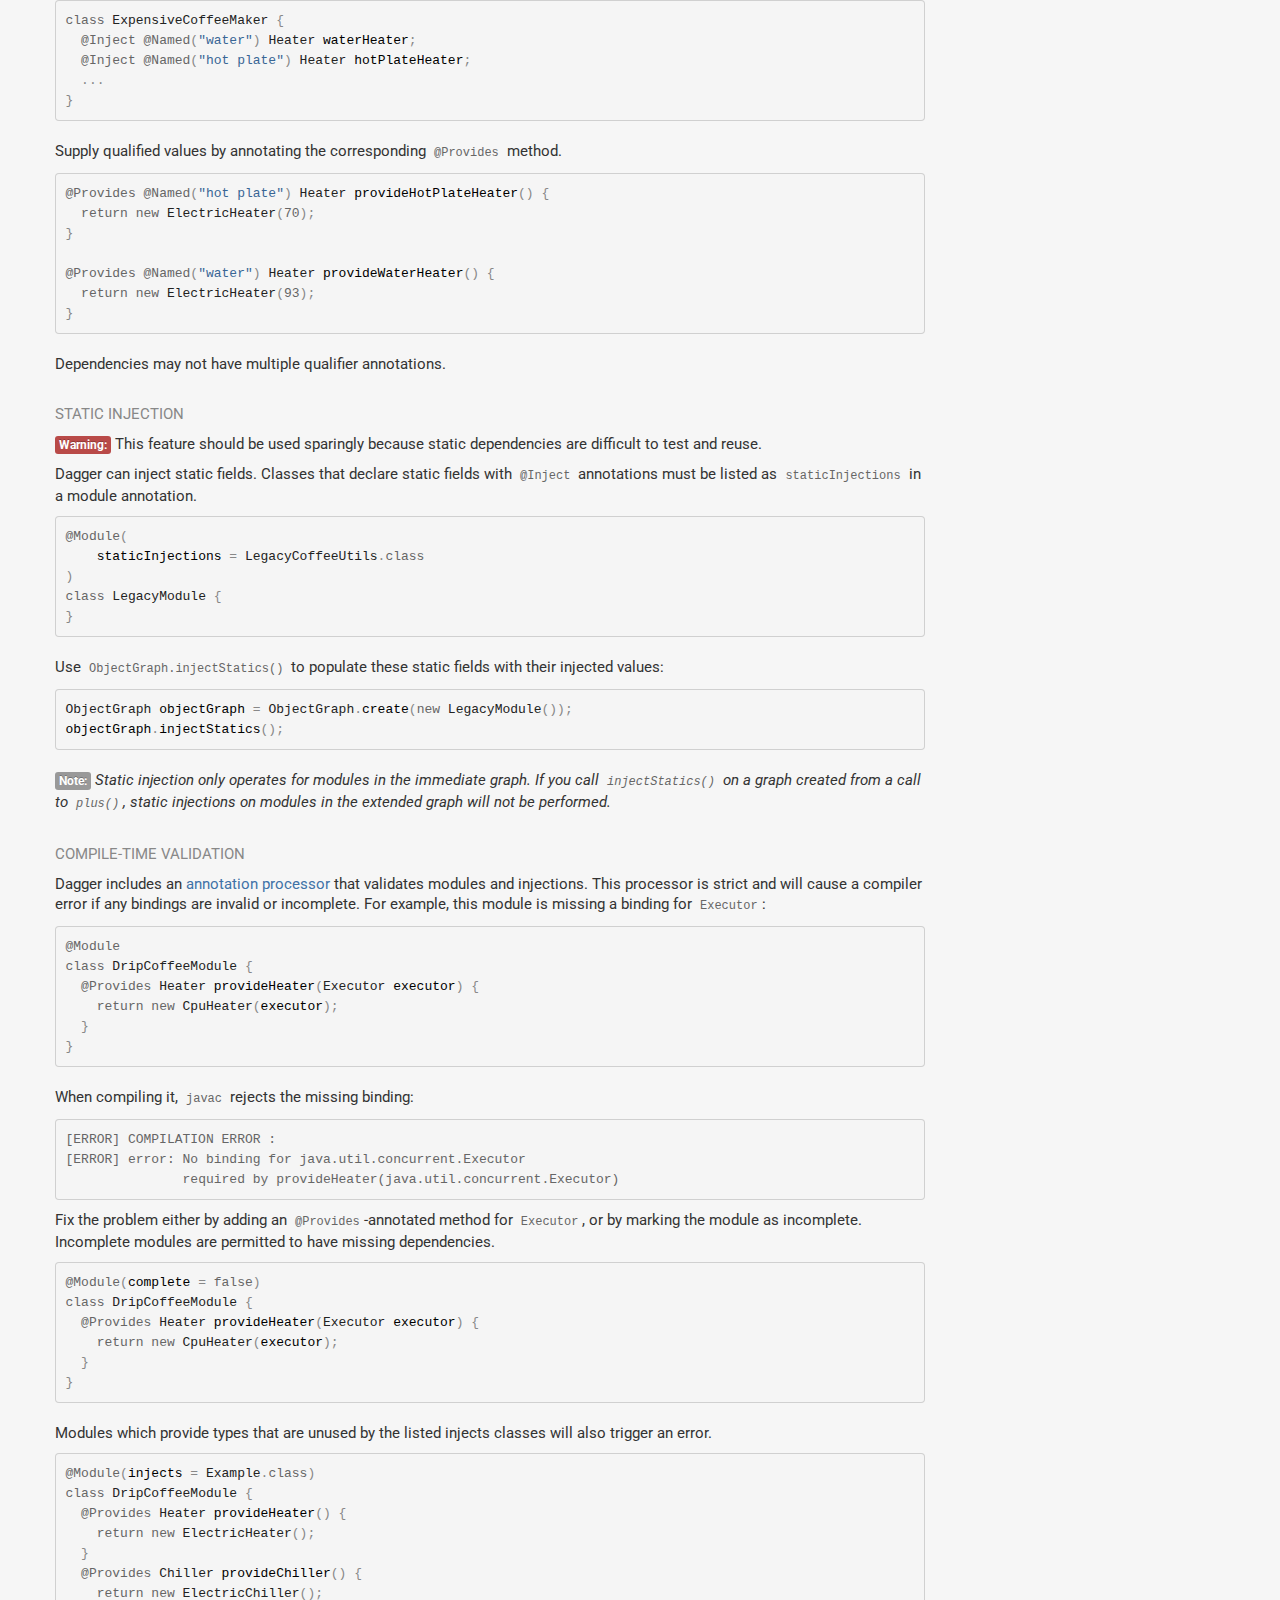
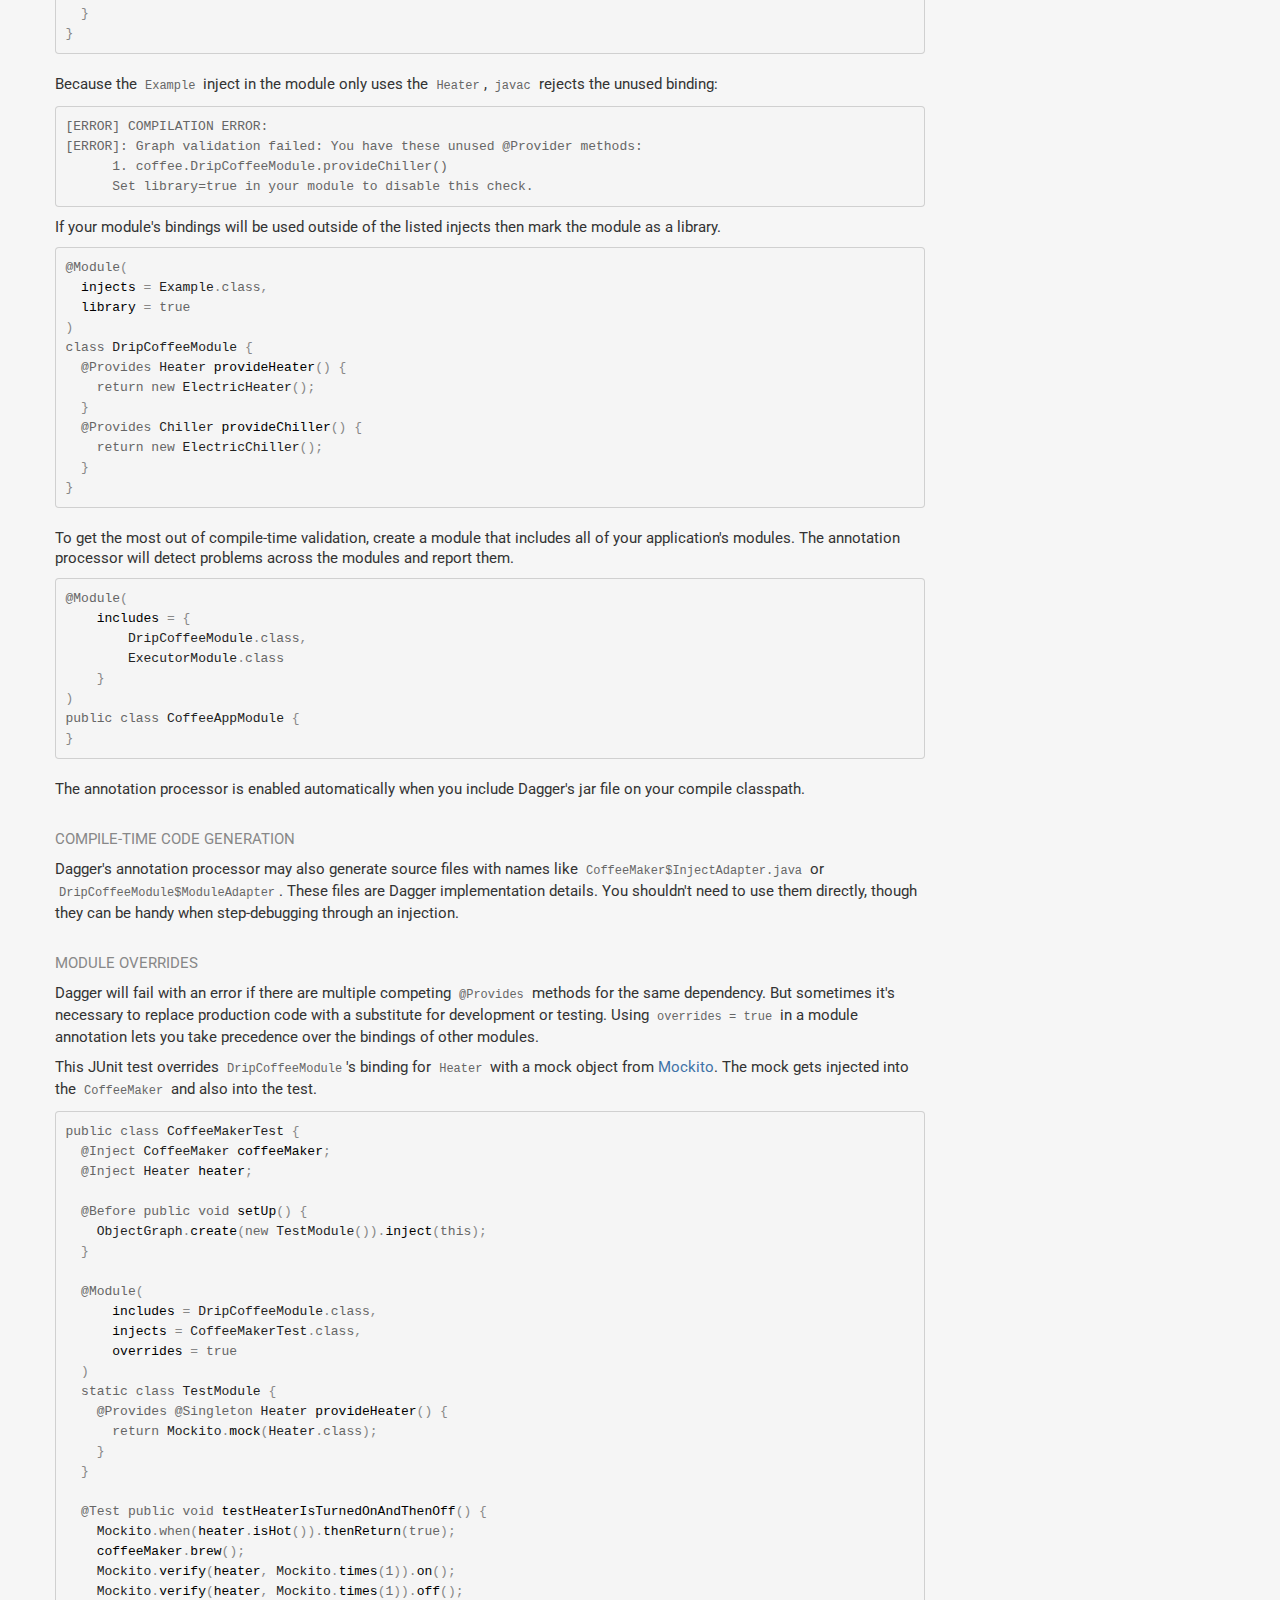
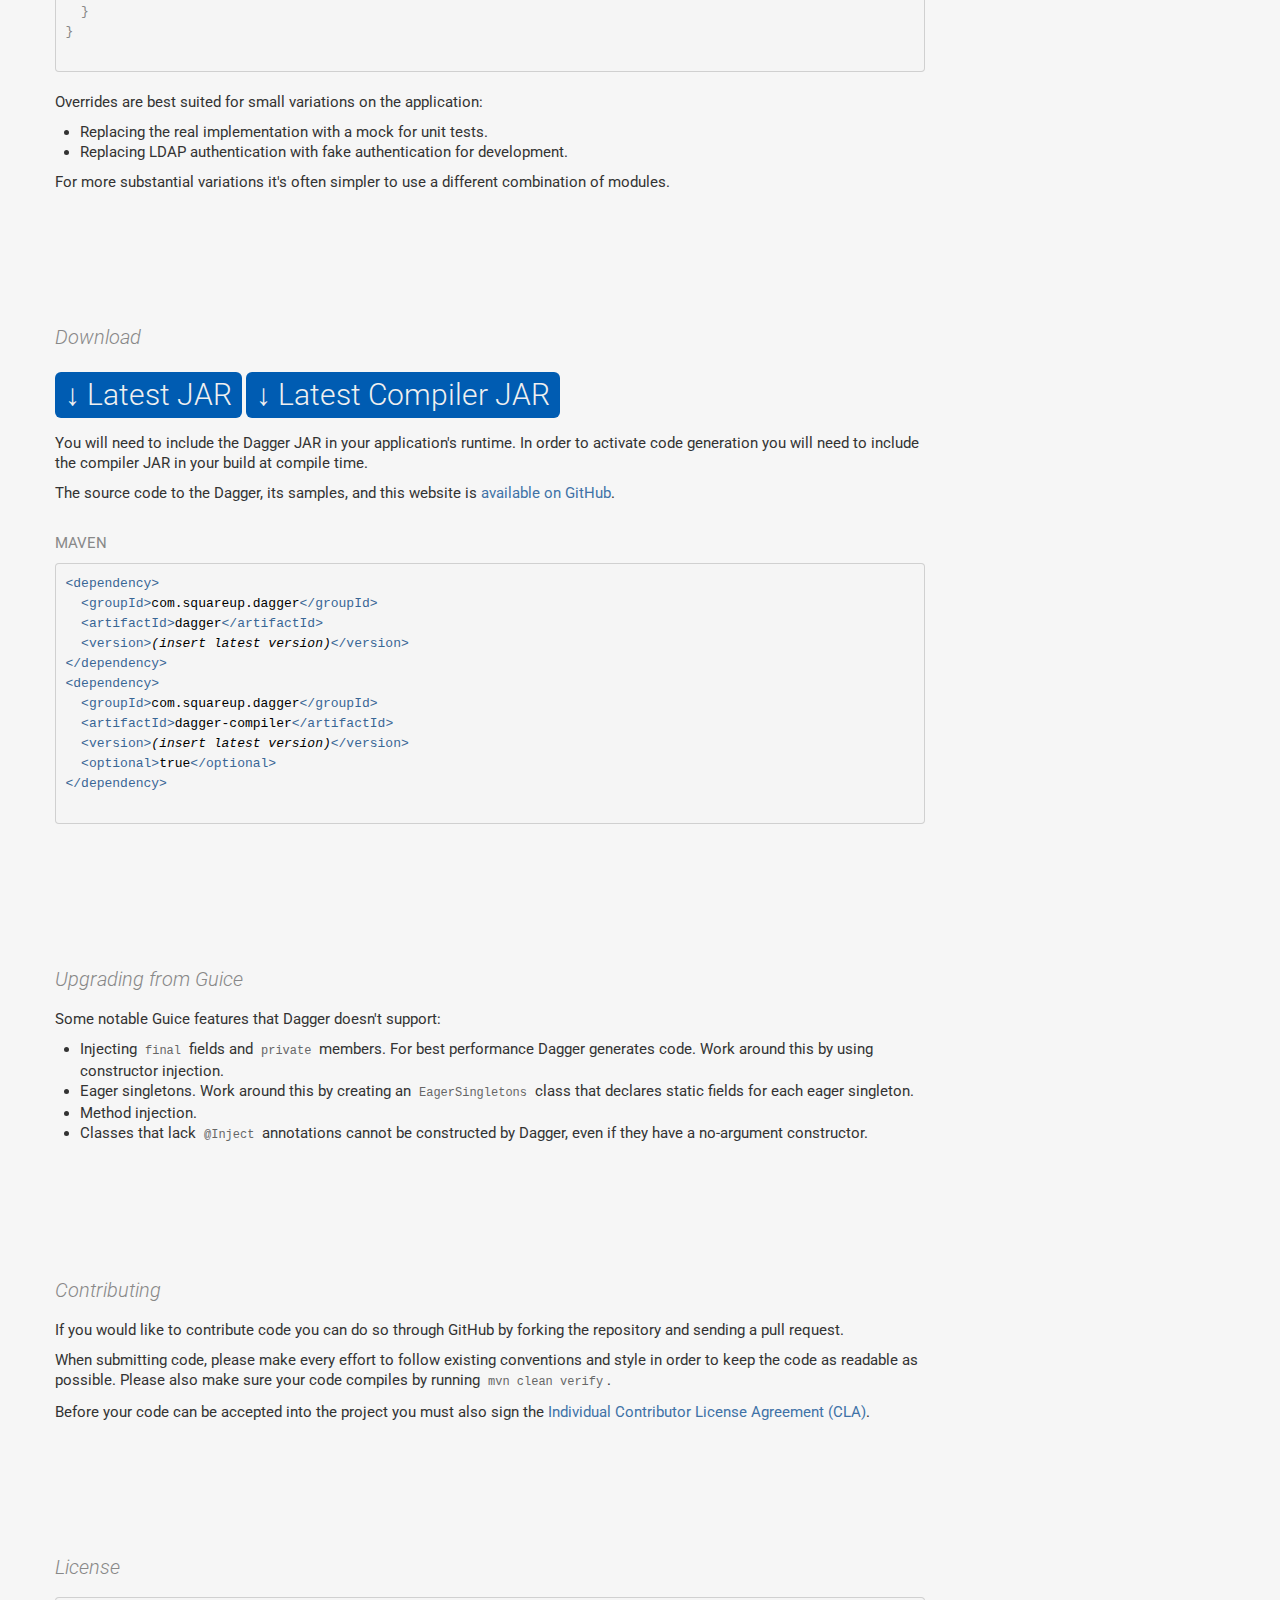
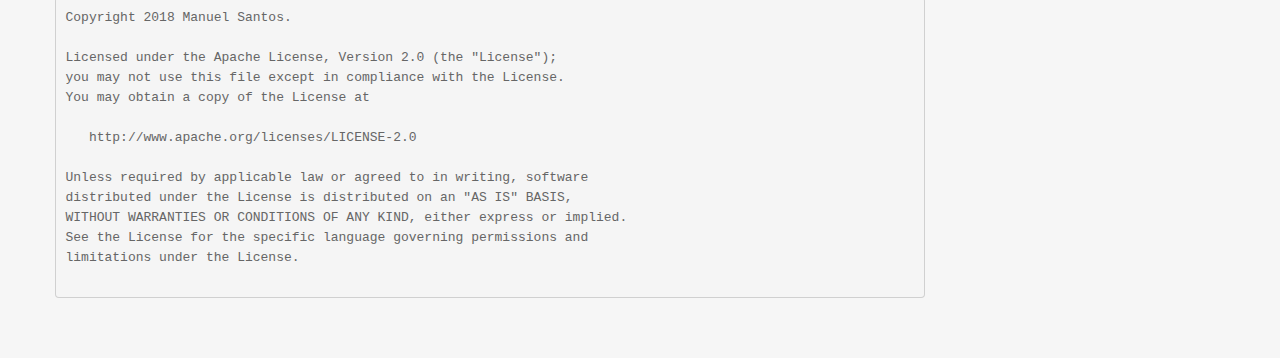
==== commit 32f26d7a: "Documentation on-going" ====
--- a/docs/index.html
+++ b/docs/index.html
@@ -43,19 +43,17 @@
           <div class="span9">
             <h3 id="introduction">Introduction</h3>
 
-            <p>The best classes in any application are the ones that do stuff: the <code>BarcodeDecoder</code>, the <code>KoopaPhysicsEngine</code>, and the <code>AudioStreamer</code>. These classes have dependencies; perhaps a <code>BarcodeCameraFinder</code>, <code>DefaultPhysicsEngine</code>, and an <code>HttpStreamer</code>.</p>
-
-            <p>To contrast, the worst classes in any application are the ones that take up space without doing much at all: the <code>BarcodeDecoderFactory</code>, the <code>CameraServiceLoader</code>, and the <code>MutableContextWrapper</code>. These classes are the clumsy duct tape that wires the interesting stuff together.</p>
-
-            <p>Dagger is a replacement for these <code>FactoryFactory</code> classes. It allows you to focus on the interesting classes. Declare dependencies, specify how to satisfy them, and ship your app.</p>
-
-            <p>By building on standard <a href="http://atinject.googlecode.com/svn/trunk/javadoc/javax/inject/package-summary.html">javax.inject</a> annotations (JSR-330), each class is <strong>easy to test</strong>. You don't need a bunch of boilerplate just to swap the <code>RpcCreditCardService</code> out for a <code>FakeCreditCardService</code>.</p>
-
-            <p>Dependency injection isn't just for testing. It also makes it easy to create <strong>reusable, interchangeable modules</strong>. You can share the same <code>AuthenticationModule</code>  across all of your apps. And you can run <code>DevLoggingModule</code> during development and <code>ProdLoggingModule</code> in production to get the right behavior in each situation.</p>
-
-            <p>For more information, <a href="http://www.infoq.com/presentations/Dagger">watch an introductory talk</a> by Jesse Wilson at QCon 2012.</p>
-
-            <h3 id="using">Using Dagger</h3>
+            <p>
+                The best classes in any application are the ones that do stuff. With this assumption in mind, we must avoid doing code only for test scenarios.<br>
+                In order to really test our services without mocking the whole infra-structure, we need to bootstrap it lin in a production environment and stimulate each service with ease.
+            </p>
+
+            <p>
+                This is a lightweight and extensible micro-framework for JUnit to help programmers when developing tests for applications running on DI containers (Guice, CDI, Dagger 2, Spring)
+                and using external infra-structure like Kafka, Zookeeper, React, gRPC, etc.
+            </p>
+
+            <h3 id="using">Core Features</h3>
             <p>We'll demonstrate dependency injection and Dagger by building a coffee maker. For complete sample code that you can compile and run, see Dagger's <a href="https://github.com/square/dagger/tree/master/examples/simple/src/main/java/coffee">coffee example</a>.</p>
 
             <h4>Declaring Dependencies</h4>
